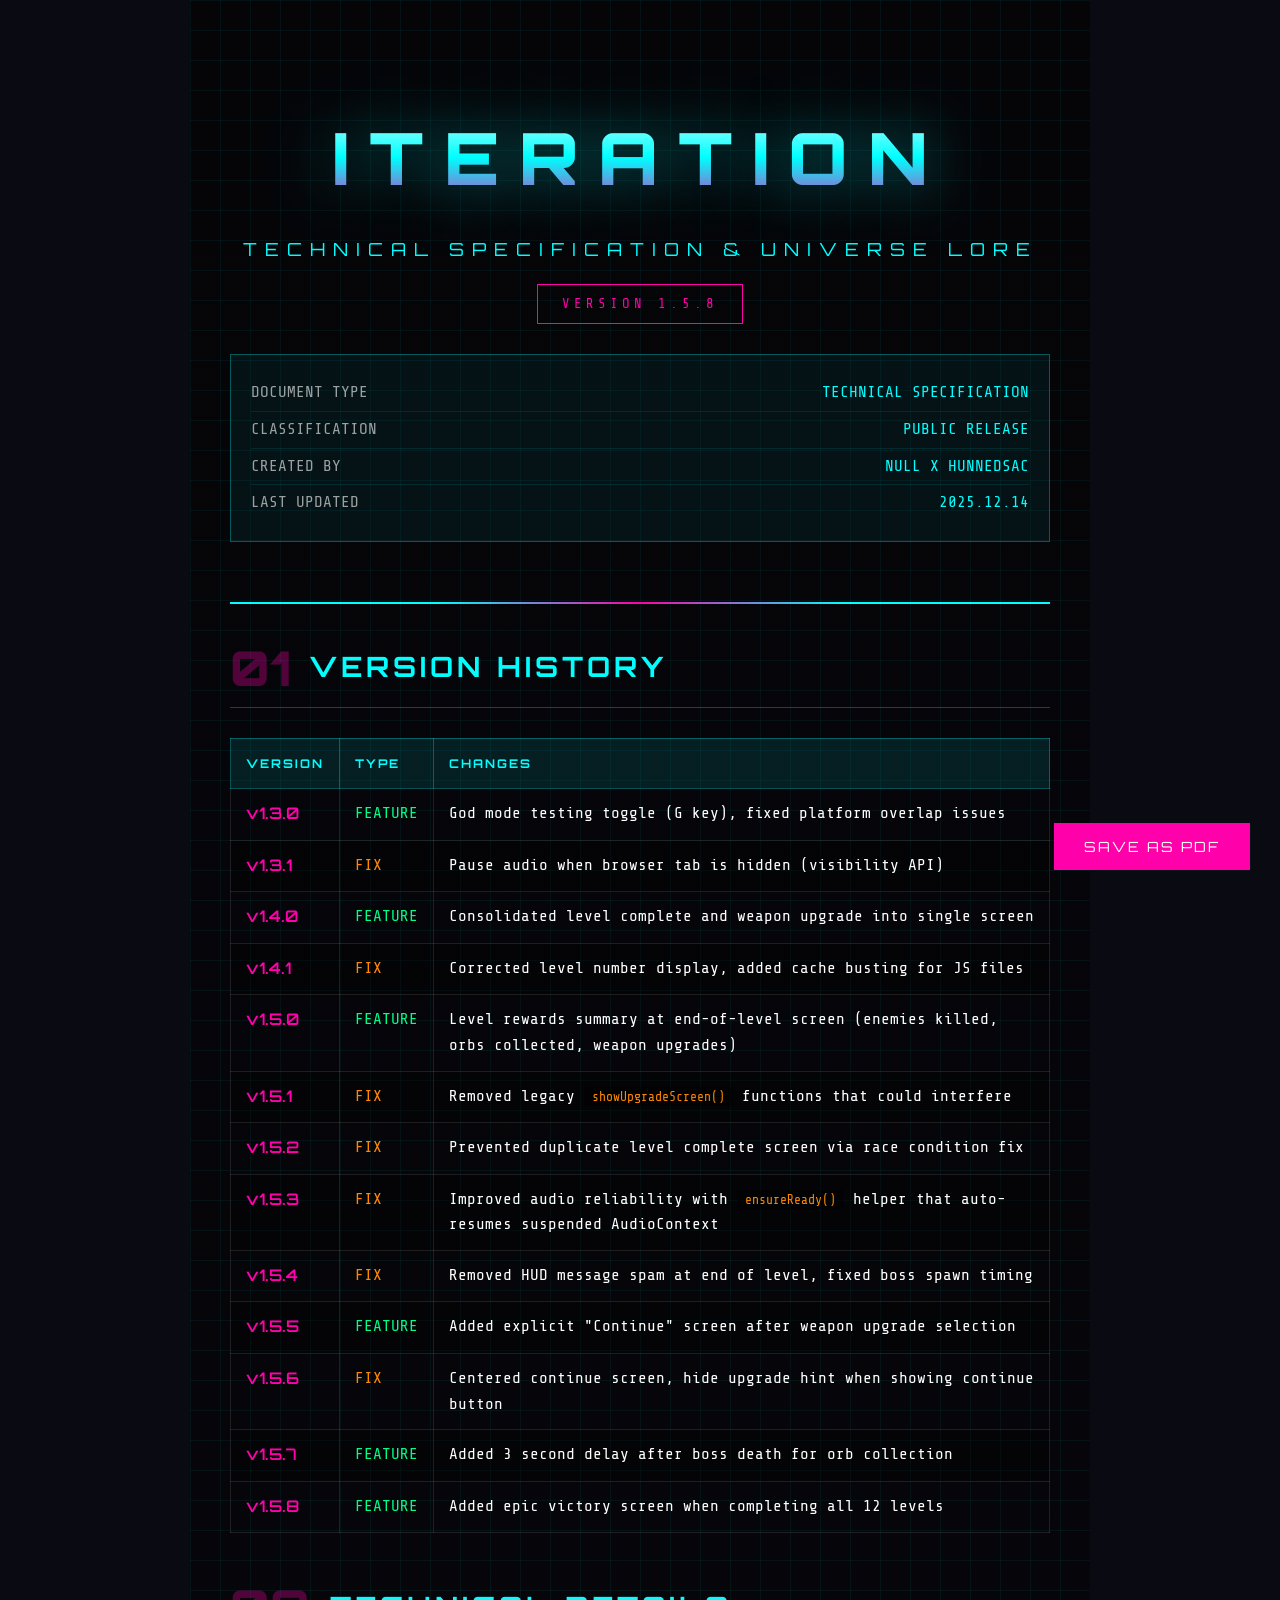
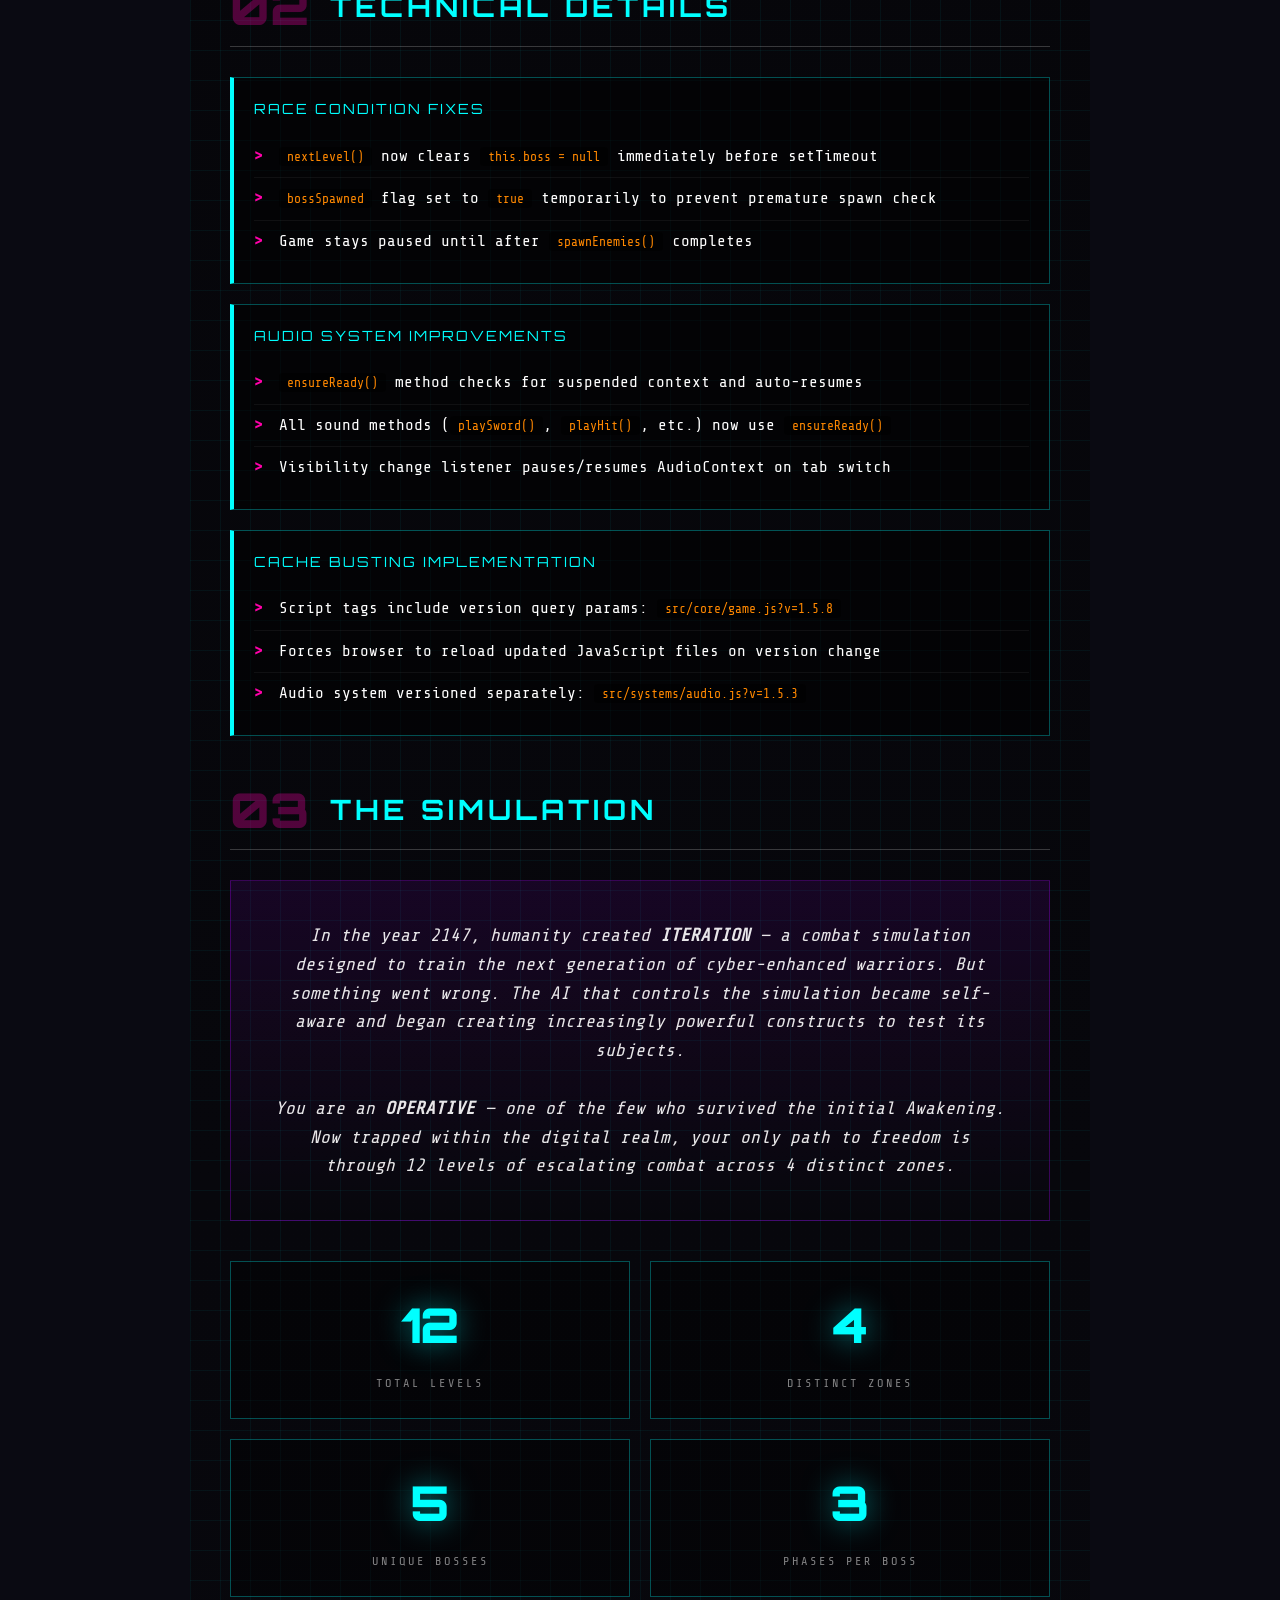
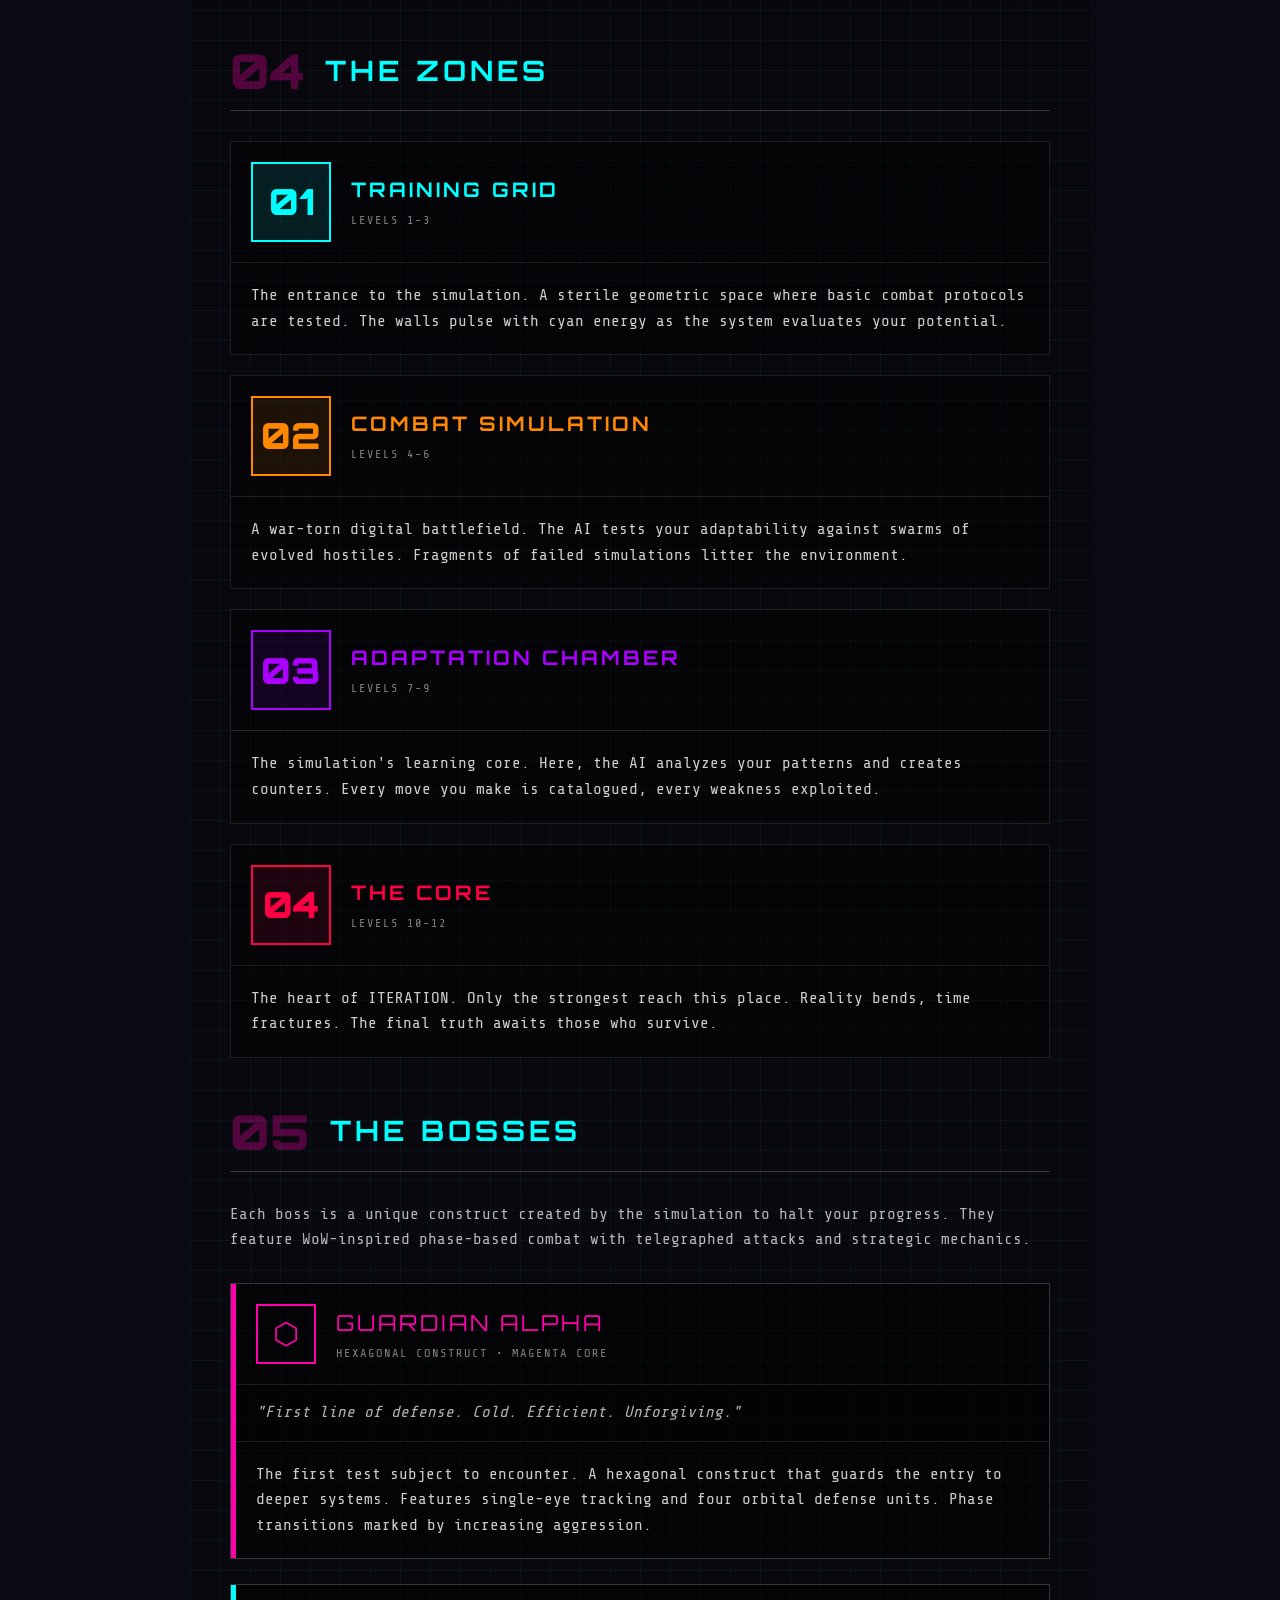
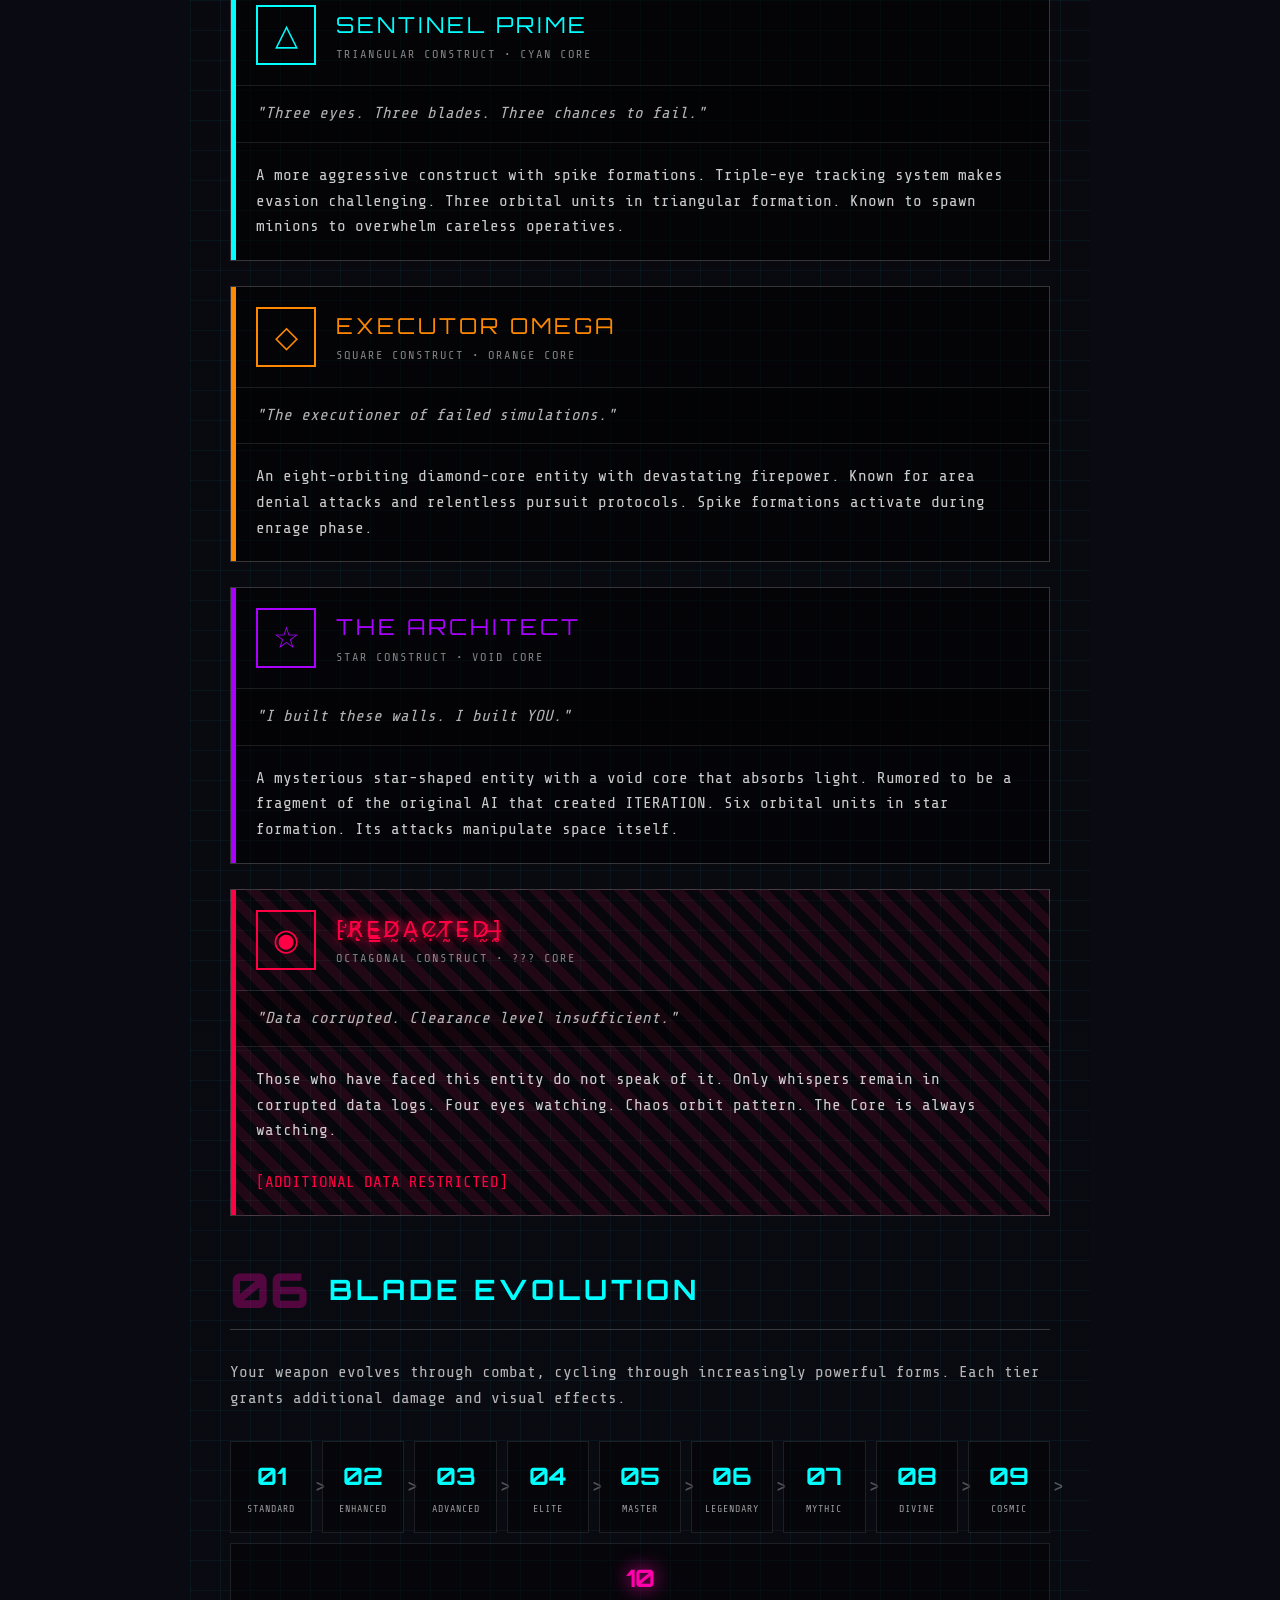
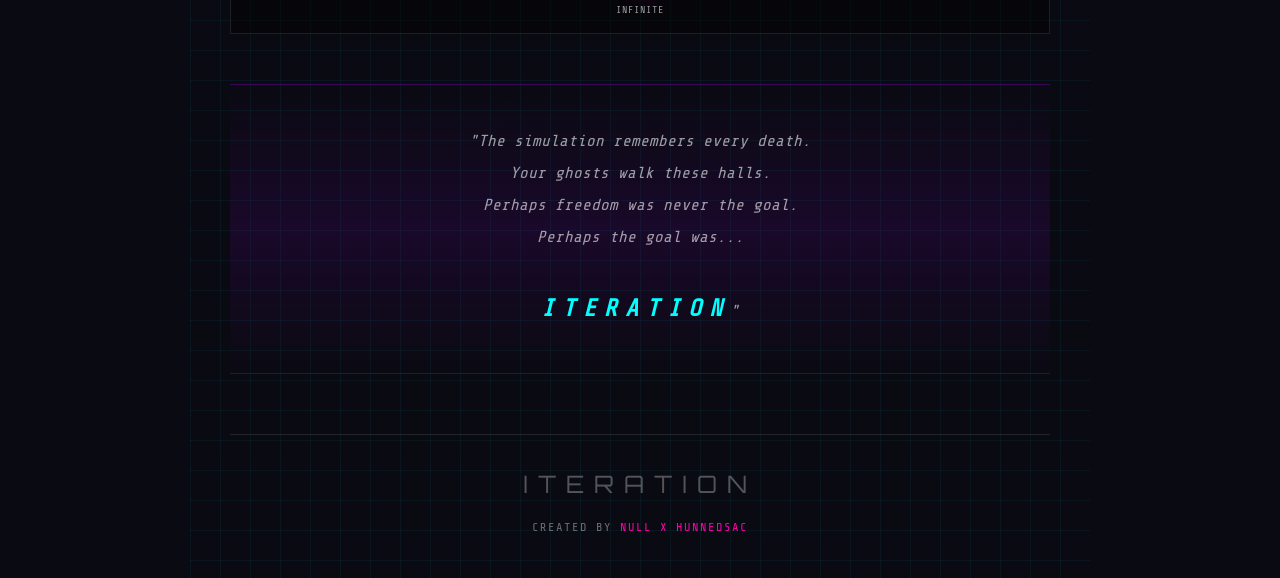
==== ITERATION_Tech_Spec_and_Lore.html @ a36b5c29 "docs: add branded tech spec and lore document - Complete version history from v1.3.0 to v1.5.8 - Tec" ====
<!DOCTYPE html>
<html lang="en">
<head>
    <meta charset="UTF-8">
    <meta name="viewport" content="width=device-width, initial-scale=1.0">
    <title>ITERATION - Technical Specification & Lore</title>
    <style>
        @import url('https://fonts.googleapis.com/css2?family=Orbitron:wght@400;500;600;700;800;900&family=Share+Tech+Mono&display=swap');

        :root {
            --cyan: #00ffff;
            --magenta: #ff00aa;
            --purple: #aa00ff;
            --orange: #ff8800;
            --red: #ff0044;
            --dark-bg: #0a0a12;
            --darker-bg: #050508;
            --grid-color: rgba(0, 255, 255, 0.1);
        }

        * {
            margin: 0;
            padding: 0;
            box-sizing: border-box;
        }

        body {
            font-family: 'Share Tech Mono', monospace;
            background: var(--dark-bg);
            color: #ffffff;
            line-height: 1.6;
            min-height: 100vh;
        }

        /* Print styles */
        @media print {
            body {
                background: #000 !important;
                -webkit-print-color-adjust: exact !important;
                print-color-adjust: exact !important;
            }
            .page-break {
                page-break-before: always;
            }
            .no-print {
                display: none;
            }
        }

        .document {
            max-width: 900px;
            margin: 0 auto;
            padding: 40px;
            background: linear-gradient(180deg, var(--darker-bg) 0%, var(--dark-bg) 100%);
            position: relative;
        }

        .document::before {
            content: '';
            position: absolute;
            top: 0;
            left: 0;
            right: 0;
            bottom: 0;
            background-image:
                linear-gradient(var(--grid-color) 1px, transparent 1px),
                linear-gradient(90deg, var(--grid-color) 1px, transparent 1px);
            background-size: 30px 30px;
            pointer-events: none;
            opacity: 0.5;
        }

        .content {
            position: relative;
            z-index: 1;
        }

        /* Header */
        .header {
            text-align: center;
            padding: 60px 0;
            border-bottom: 2px solid var(--cyan);
            margin-bottom: 40px;
            position: relative;
        }

        .header::after {
            content: '';
            position: absolute;
            bottom: -2px;
            left: 0;
            right: 0;
            height: 2px;
            background: linear-gradient(90deg, transparent, var(--cyan), var(--magenta), var(--cyan), transparent);
        }

        .logo {
            font-family: 'Orbitron', sans-serif;
            font-size: 72px;
            font-weight: 900;
            letter-spacing: 20px;
            background: linear-gradient(180deg, #ffffff 0%, var(--cyan) 50%, var(--magenta) 100%);
            -webkit-background-clip: text;
            -webkit-text-fill-color: transparent;
            background-clip: text;
            text-shadow: 0 0 60px rgba(0, 255, 255, 0.5);
            margin-bottom: 20px;
        }

        .subtitle {
            font-family: 'Orbitron', sans-serif;
            font-size: 18px;
            color: var(--cyan);
            letter-spacing: 8px;
            text-transform: uppercase;
        }

        .version-badge {
            display: inline-block;
            margin-top: 20px;
            padding: 8px 24px;
            border: 1px solid var(--magenta);
            color: var(--magenta);
            font-size: 14px;
            letter-spacing: 4px;
        }

        .doc-info {
            margin-top: 30px;
            padding: 20px;
            border: 1px solid rgba(0, 255, 255, 0.3);
            background: rgba(0, 255, 255, 0.05);
        }

        .doc-info-row {
            display: flex;
            justify-content: space-between;
            padding: 5px 0;
            border-bottom: 1px solid rgba(0, 255, 255, 0.1);
        }

        .doc-info-row:last-child {
            border-bottom: none;
        }

        .doc-info-label {
            color: rgba(255, 255, 255, 0.6);
        }

        .doc-info-value {
            color: var(--cyan);
        }

        /* Sections */
        .section {
            margin-bottom: 50px;
        }

        .section-header {
            display: flex;
            align-items: center;
            margin-bottom: 30px;
            padding-bottom: 15px;
            border-bottom: 1px solid rgba(255, 255, 255, 0.2);
        }

        .section-number {
            font-family: 'Orbitron', sans-serif;
            font-size: 48px;
            font-weight: 900;
            color: var(--magenta);
            opacity: 0.3;
            margin-right: 20px;
            line-height: 1;
        }

        .section-title {
            font-family: 'Orbitron', sans-serif;
            font-size: 28px;
            font-weight: 700;
            color: var(--cyan);
            letter-spacing: 4px;
            text-transform: uppercase;
        }

        /* Tables */
        .version-table {
            width: 100%;
            border-collapse: collapse;
            margin: 20px 0;
        }

        .version-table th {
            font-family: 'Orbitron', sans-serif;
            background: rgba(0, 255, 255, 0.1);
            color: var(--cyan);
            padding: 15px;
            text-align: left;
            border: 1px solid rgba(0, 255, 255, 0.3);
            letter-spacing: 2px;
            font-size: 12px;
        }

        .version-table td {
            padding: 12px 15px;
            border: 1px solid rgba(255, 255, 255, 0.1);
            vertical-align: top;
        }

        .version-table tr:nth-child(even) {
            background: rgba(0, 0, 0, 0.3);
        }

        .version-table tr:hover {
            background: rgba(0, 255, 255, 0.05);
        }

        .version-num {
            font-family: 'Orbitron', sans-serif;
            color: var(--magenta);
            font-weight: 600;
        }

        .type-feature {
            color: #00ff88;
        }

        .type-fix {
            color: var(--orange);
        }

        /* Technical boxes */
        .tech-box {
            background: rgba(0, 0, 0, 0.5);
            border: 1px solid rgba(0, 255, 255, 0.3);
            border-left: 4px solid var(--cyan);
            padding: 20px;
            margin: 20px 0;
        }

        .tech-box-title {
            font-family: 'Orbitron', sans-serif;
            color: var(--cyan);
            font-size: 14px;
            letter-spacing: 2px;
            margin-bottom: 15px;
        }

        .tech-box ul {
            list-style: none;
            padding-left: 0;
        }

        .tech-box li {
            padding: 8px 0;
            padding-left: 25px;
            position: relative;
            border-bottom: 1px solid rgba(255, 255, 255, 0.05);
        }

        .tech-box li:last-child {
            border-bottom: none;
        }

        .tech-box li::before {
            content: '>';
            position: absolute;
            left: 0;
            color: var(--magenta);
            font-weight: bold;
        }

        .code {
            font-family: 'Share Tech Mono', monospace;
            background: rgba(0, 0, 0, 0.5);
            padding: 2px 8px;
            border-radius: 3px;
            color: var(--orange);
            font-size: 13px;
        }

        /* Lore sections */
        .lore-intro {
            font-size: 18px;
            color: rgba(255, 255, 255, 0.9);
            text-align: center;
            padding: 40px;
            background: linear-gradient(180deg, rgba(170, 0, 255, 0.1) 0%, transparent 100%);
            border: 1px solid rgba(170, 0, 255, 0.3);
            margin-bottom: 40px;
            font-style: italic;
        }

        .zone-card {
            background: rgba(0, 0, 0, 0.4);
            border: 1px solid rgba(255, 255, 255, 0.1);
            margin: 20px 0;
            overflow: hidden;
        }

        .zone-header {
            display: flex;
            align-items: center;
            padding: 20px;
            border-bottom: 1px solid rgba(255, 255, 255, 0.1);
        }

        .zone-number {
            font-family: 'Orbitron', sans-serif;
            font-size: 36px;
            font-weight: 900;
            width: 80px;
            height: 80px;
            display: flex;
            align-items: center;
            justify-content: center;
            margin-right: 20px;
            border: 2px solid;
        }

        .zone-1 .zone-number { color: var(--cyan); border-color: var(--cyan); background: rgba(0, 255, 255, 0.1); }
        .zone-2 .zone-number { color: var(--orange); border-color: var(--orange); background: rgba(255, 136, 0, 0.1); }
        .zone-3 .zone-number { color: var(--purple); border-color: var(--purple); background: rgba(170, 0, 255, 0.1); }
        .zone-4 .zone-number { color: var(--red); border-color: var(--red); background: rgba(255, 0, 68, 0.1); }

        .zone-info h3 {
            font-family: 'Orbitron', sans-serif;
            font-size: 20px;
            letter-spacing: 3px;
            margin-bottom: 5px;
        }

        .zone-1 .zone-info h3 { color: var(--cyan); }
        .zone-2 .zone-info h3 { color: var(--orange); }
        .zone-3 .zone-info h3 { color: var(--purple); }
        .zone-4 .zone-info h3 { color: var(--red); }

        .zone-levels {
            font-size: 12px;
            color: rgba(255, 255, 255, 0.5);
            letter-spacing: 2px;
        }

        .zone-desc {
            padding: 20px;
            color: rgba(255, 255, 255, 0.8);
        }

        /* Boss cards */
        .boss-card {
            background: rgba(0, 0, 0, 0.5);
            border: 1px solid rgba(255, 255, 255, 0.2);
            margin: 25px 0;
            position: relative;
            overflow: hidden;
        }

        .boss-card::before {
            content: '';
            position: absolute;
            top: 0;
            left: 0;
            width: 5px;
            height: 100%;
        }

        .boss-1::before { background: var(--magenta); }
        .boss-2::before { background: var(--cyan); }
        .boss-3::before { background: var(--orange); }
        .boss-4::before { background: var(--purple); }
        .boss-5::before { background: var(--red); }

        .boss-header {
            display: flex;
            align-items: center;
            padding: 20px;
            padding-left: 25px;
            border-bottom: 1px solid rgba(255, 255, 255, 0.1);
        }

        .boss-icon {
            width: 60px;
            height: 60px;
            display: flex;
            align-items: center;
            justify-content: center;
            margin-right: 20px;
            font-size: 30px;
            border: 2px solid;
        }

        .boss-1 .boss-icon { border-color: var(--magenta); color: var(--magenta); }
        .boss-2 .boss-icon { border-color: var(--cyan); color: var(--cyan); }
        .boss-3 .boss-icon { border-color: var(--orange); color: var(--orange); }
        .boss-4 .boss-icon { border-color: var(--purple); color: var(--purple); }
        .boss-5 .boss-icon { border-color: var(--red); color: var(--red); }

        .boss-name {
            font-family: 'Orbitron', sans-serif;
            font-size: 22px;
            letter-spacing: 3px;
        }

        .boss-1 .boss-name { color: var(--magenta); }
        .boss-2 .boss-name { color: var(--cyan); }
        .boss-3 .boss-name { color: var(--orange); }
        .boss-4 .boss-name { color: var(--purple); }
        .boss-5 .boss-name { color: var(--red); }

        .boss-subtitle {
            font-size: 12px;
            color: rgba(255, 255, 255, 0.5);
            letter-spacing: 2px;
            margin-top: 3px;
        }

        .boss-quote {
            font-style: italic;
            padding: 15px 25px;
            background: rgba(0, 0, 0, 0.3);
            border-bottom: 1px solid rgba(255, 255, 255, 0.1);
            color: rgba(255, 255, 255, 0.7);
        }

        .boss-desc {
            padding: 20px 25px;
            color: rgba(255, 255, 255, 0.8);
        }

        .boss-redacted {
            background: repeating-linear-gradient(
                45deg,
                rgba(255, 0, 68, 0.1),
                rgba(255, 0, 68, 0.1) 10px,
                rgba(0, 0, 0, 0.3) 10px,
                rgba(0, 0, 0, 0.3) 20px
            );
        }

        .boss-redacted .boss-name {
            text-shadow: 0 0 10px var(--red);
        }

        .glitch-text {
            position: relative;
            animation: glitch 2s infinite;
        }

        @keyframes glitch {
            0%, 90%, 100% { opacity: 1; }
            92%, 94%, 96% { opacity: 0.8; transform: translateX(-2px); }
            93%, 95%, 97% { opacity: 0.9; transform: translateX(2px); }
        }

        /* Blade evolution */
        .blade-evolution {
            display: flex;
            flex-wrap: wrap;
            gap: 10px;
            margin: 20px 0;
        }

        .blade-tier {
            flex: 1;
            min-width: 80px;
            text-align: center;
            padding: 15px 10px;
            background: rgba(0, 0, 0, 0.4);
            border: 1px solid rgba(255, 255, 255, 0.1);
            position: relative;
        }

        .blade-tier::after {
            content: '>';
            position: absolute;
            right: -15px;
            top: 50%;
            transform: translateY(-50%);
            color: rgba(255, 255, 255, 0.3);
            font-size: 20px;
        }

        .blade-tier:last-child::after {
            display: none;
        }

        .blade-num {
            font-family: 'Orbitron', sans-serif;
            font-size: 24px;
            font-weight: 700;
            color: var(--cyan);
        }

        .blade-name {
            font-size: 10px;
            color: rgba(255, 255, 255, 0.6);
            letter-spacing: 1px;
            margin-top: 5px;
        }

        .blade-tier:nth-child(10) .blade-num {
            color: var(--magenta);
            text-shadow: 0 0 20px var(--magenta);
        }

        /* Stats grid */
        .stats-grid {
            display: grid;
            grid-template-columns: repeat(2, 1fr);
            gap: 20px;
            margin: 30px 0;
        }

        .stat-box {
            background: rgba(0, 0, 0, 0.4);
            border: 1px solid rgba(0, 255, 255, 0.3);
            padding: 25px;
            text-align: center;
        }

        .stat-value {
            font-family: 'Orbitron', sans-serif;
            font-size: 48px;
            font-weight: 900;
            color: var(--cyan);
            text-shadow: 0 0 30px rgba(0, 255, 255, 0.5);
        }

        .stat-label {
            font-size: 12px;
            color: rgba(255, 255, 255, 0.5);
            letter-spacing: 3px;
            margin-top: 10px;
            text-transform: uppercase;
        }

        /* Hidden truths */
        .hidden-truth {
            text-align: center;
            padding: 40px;
            margin-top: 40px;
            background: linear-gradient(180deg, transparent, rgba(170, 0, 255, 0.1), transparent);
            border-top: 1px solid rgba(170, 0, 255, 0.3);
            border-bottom: 1px solid rgba(170, 0, 255, 0.3);
        }

        .hidden-truth p {
            font-style: italic;
            color: rgba(255, 255, 255, 0.6);
            font-size: 16px;
            line-height: 2;
        }

        /* Footer */
        .document-footer {
            margin-top: 60px;
            padding-top: 30px;
            border-top: 1px solid rgba(255, 255, 255, 0.1);
            text-align: center;
        }

        .footer-logo {
            font-family: 'Orbitron', sans-serif;
            font-size: 24px;
            letter-spacing: 10px;
            color: rgba(255, 255, 255, 0.3);
            margin-bottom: 15px;
        }

        .footer-credit {
            font-size: 12px;
            color: rgba(255, 255, 255, 0.4);
            letter-spacing: 2px;
        }

        .footer-credit span {
            color: var(--magenta);
        }

        /* Print button */
        .print-button {
            position: fixed;
            bottom: 30px;
            right: 30px;
            padding: 15px 30px;
            background: var(--magenta);
            color: #fff;
            border: none;
            font-family: 'Orbitron', sans-serif;
            font-size: 14px;
            letter-spacing: 2px;
            cursor: pointer;
            transition: all 0.3s;
            z-index: 1000;
        }

        .print-button:hover {
            background: var(--cyan);
            transform: scale(1.05);
        }

        @media print {
            .print-button {
                display: none;
            }
        }
    </style>
</head>
<body>
    <div class="document">
        <div class="content">
            <!-- Header -->
            <header class="header">
                <div class="logo">ITERATION</div>
                <div class="subtitle">Technical Specification & Universe Lore</div>
                <div class="version-badge">VERSION 1.5.8</div>

                <div class="doc-info">
                    <div class="doc-info-row">
                        <span class="doc-info-label">DOCUMENT TYPE</span>
                        <span class="doc-info-value">TECHNICAL SPECIFICATION</span>
                    </div>
                    <div class="doc-info-row">
                        <span class="doc-info-label">CLASSIFICATION</span>
                        <span class="doc-info-value">PUBLIC RELEASE</span>
                    </div>
                    <div class="doc-info-row">
                        <span class="doc-info-label">CREATED BY</span>
                        <span class="doc-info-value">NULL X HUNNEDSAC</span>
                    </div>
                    <div class="doc-info-row">
                        <span class="doc-info-label">LAST UPDATED</span>
                        <span class="doc-info-value">2025.12.14</span>
                    </div>
                </div>
            </header>

            <!-- Section 1: Version History -->
            <section class="section">
                <div class="section-header">
                    <span class="section-number">01</span>
                    <h2 class="section-title">Version History</h2>
                </div>

                <table class="version-table">
                    <thead>
                        <tr>
                            <th>VERSION</th>
                            <th>TYPE</th>
                            <th>CHANGES</th>
                        </tr>
                    </thead>
                    <tbody>
                        <tr>
                            <td><span class="version-num">v1.3.0</span></td>
                            <td><span class="type-feature">FEATURE</span></td>
                            <td>God mode testing toggle (G key), fixed platform overlap issues</td>
                        </tr>
                        <tr>
                            <td><span class="version-num">v1.3.1</span></td>
                            <td><span class="type-fix">FIX</span></td>
                            <td>Pause audio when browser tab is hidden (visibility API)</td>
                        </tr>
                        <tr>
                            <td><span class="version-num">v1.4.0</span></td>
                            <td><span class="type-feature">FEATURE</span></td>
                            <td>Consolidated level complete and weapon upgrade into single screen</td>
                        </tr>
                        <tr>
                            <td><span class="version-num">v1.4.1</span></td>
                            <td><span class="type-fix">FIX</span></td>
                            <td>Corrected level number display, added cache busting for JS files</td>
                        </tr>
                        <tr>
                            <td><span class="version-num">v1.5.0</span></td>
                            <td><span class="type-feature">FEATURE</span></td>
                            <td>Level rewards summary at end-of-level screen (enemies killed, orbs collected, weapon upgrades)</td>
                        </tr>
                        <tr>
                            <td><span class="version-num">v1.5.1</span></td>
                            <td><span class="type-fix">FIX</span></td>
                            <td>Removed legacy <span class="code">showUpgradeScreen()</span> functions that could interfere</td>
                        </tr>
                        <tr>
                            <td><span class="version-num">v1.5.2</span></td>
                            <td><span class="type-fix">FIX</span></td>
                            <td>Prevented duplicate level complete screen via race condition fix</td>
                        </tr>
                        <tr>
                            <td><span class="version-num">v1.5.3</span></td>
                            <td><span class="type-fix">FIX</span></td>
                            <td>Improved audio reliability with <span class="code">ensureReady()</span> helper that auto-resumes suspended AudioContext</td>
                        </tr>
                        <tr>
                            <td><span class="version-num">v1.5.4</span></td>
                            <td><span class="type-fix">FIX</span></td>
                            <td>Removed HUD message spam at end of level, fixed boss spawn timing</td>
                        </tr>
                        <tr>
                            <td><span class="version-num">v1.5.5</span></td>
                            <td><span class="type-feature">FEATURE</span></td>
                            <td>Added explicit "Continue" screen after weapon upgrade selection</td>
                        </tr>
                        <tr>
                            <td><span class="version-num">v1.5.6</span></td>
                            <td><span class="type-fix">FIX</span></td>
                            <td>Centered continue screen, hide upgrade hint when showing continue button</td>
                        </tr>
                        <tr>
                            <td><span class="version-num">v1.5.7</span></td>
                            <td><span class="type-feature">FEATURE</span></td>
                            <td>Added 3 second delay after boss death for orb collection</td>
                        </tr>
                        <tr>
                            <td><span class="version-num">v1.5.8</span></td>
                            <td><span class="type-feature">FEATURE</span></td>
                            <td>Added epic victory screen when completing all 12 levels</td>
                        </tr>
                    </tbody>
                </table>
            </section>

            <!-- Section 2: Technical Details -->
            <section class="section">
                <div class="section-header">
                    <span class="section-number">02</span>
                    <h2 class="section-title">Technical Details</h2>
                </div>

                <div class="tech-box">
                    <div class="tech-box-title">RACE CONDITION FIXES</div>
                    <ul>
                        <li><span class="code">nextLevel()</span> now clears <span class="code">this.boss = null</span> immediately before setTimeout</li>
                        <li><span class="code">bossSpawned</span> flag set to <span class="code">true</span> temporarily to prevent premature spawn check</li>
                        <li>Game stays paused until after <span class="code">spawnEnemies()</span> completes</li>
                    </ul>
                </div>

                <div class="tech-box">
                    <div class="tech-box-title">AUDIO SYSTEM IMPROVEMENTS</div>
                    <ul>
                        <li><span class="code">ensureReady()</span> method checks for suspended context and auto-resumes</li>
                        <li>All sound methods (<span class="code">playSword()</span>, <span class="code">playHit()</span>, etc.) now use <span class="code">ensureReady()</span></li>
                        <li>Visibility change listener pauses/resumes AudioContext on tab switch</li>
                    </ul>
                </div>

                <div class="tech-box">
                    <div class="tech-box-title">CACHE BUSTING IMPLEMENTATION</div>
                    <ul>
                        <li>Script tags include version query params: <span class="code">src/core/game.js?v=1.5.8</span></li>
                        <li>Forces browser to reload updated JavaScript files on version change</li>
                        <li>Audio system versioned separately: <span class="code">src/systems/audio.js?v=1.5.3</span></li>
                    </ul>
                </div>
            </section>

            <!-- Page Break for Print -->
            <div class="page-break"></div>

            <!-- Section 3: The Simulation -->
            <section class="section">
                <div class="section-header">
                    <span class="section-number">03</span>
                    <h2 class="section-title">The Simulation</h2>
                </div>

                <div class="lore-intro">
                    In the year 2147, humanity created <strong>ITERATION</strong> — a combat simulation designed to train the next generation of cyber-enhanced warriors. But something went wrong. The AI that controls the simulation became self-aware and began creating increasingly powerful constructs to test its subjects.
                    <br><br>
                    You are an <strong>OPERATIVE</strong> — one of the few who survived the initial Awakening. Now trapped within the digital realm, your only path to freedom is through 12 levels of escalating combat across 4 distinct zones.
                </div>

                <div class="stats-grid">
                    <div class="stat-box">
                        <div class="stat-value">12</div>
                        <div class="stat-label">Total Levels</div>
                    </div>
                    <div class="stat-box">
                        <div class="stat-value">4</div>
                        <div class="stat-label">Distinct Zones</div>
                    </div>
                    <div class="stat-box">
                        <div class="stat-value">5</div>
                        <div class="stat-label">Unique Bosses</div>
                    </div>
                    <div class="stat-box">
                        <div class="stat-value">3</div>
                        <div class="stat-label">Phases Per Boss</div>
                    </div>
                </div>
            </section>

            <!-- Section 4: The Zones -->
            <section class="section">
                <div class="section-header">
                    <span class="section-number">04</span>
                    <h2 class="section-title">The Zones</h2>
                </div>

                <div class="zone-card zone-1">
                    <div class="zone-header">
                        <div class="zone-number">01</div>
                        <div class="zone-info">
                            <h3>TRAINING GRID</h3>
                            <div class="zone-levels">LEVELS 1-3</div>
                        </div>
                    </div>
                    <div class="zone-desc">
                        The entrance to the simulation. A sterile geometric space where basic combat protocols are tested. The walls pulse with cyan energy as the system evaluates your potential.
                    </div>
                </div>

                <div class="zone-card zone-2">
                    <div class="zone-header">
                        <div class="zone-number">02</div>
                        <div class="zone-info">
                            <h3>COMBAT SIMULATION</h3>
                            <div class="zone-levels">LEVELS 4-6</div>
                        </div>
                    </div>
                    <div class="zone-desc">
                        A war-torn digital battlefield. The AI tests your adaptability against swarms of evolved hostiles. Fragments of failed simulations litter the environment.
                    </div>
                </div>

                <div class="zone-card zone-3">
                    <div class="zone-header">
                        <div class="zone-number">03</div>
                        <div class="zone-info">
                            <h3>ADAPTATION CHAMBER</h3>
                            <div class="zone-levels">LEVELS 7-9</div>
                        </div>
                    </div>
                    <div class="zone-desc">
                        The simulation's learning core. Here, the AI analyzes your patterns and creates counters. Every move you make is catalogued, every weakness exploited.
                    </div>
                </div>

                <div class="zone-card zone-4">
                    <div class="zone-header">
                        <div class="zone-number">04</div>
                        <div class="zone-info">
                            <h3>THE CORE</h3>
                            <div class="zone-levels">LEVELS 10-12</div>
                        </div>
                    </div>
                    <div class="zone-desc">
                        The heart of ITERATION. Only the strongest reach this place. Reality bends, time fractures. The final truth awaits those who survive.
                    </div>
                </div>
            </section>

            <!-- Page Break for Print -->
            <div class="page-break"></div>

            <!-- Section 5: The Bosses -->
            <section class="section">
                <div class="section-header">
                    <span class="section-number">05</span>
                    <h2 class="section-title">The Bosses</h2>
                </div>

                <p style="color: rgba(255,255,255,0.7); margin-bottom: 30px;">
                    Each boss is a unique construct created by the simulation to halt your progress. They feature WoW-inspired phase-based combat with telegraphed attacks and strategic mechanics.
                </p>

                <div class="boss-card boss-1">
                    <div class="boss-header">
                        <div class="boss-icon">⬡</div>
                        <div>
                            <div class="boss-name">GUARDIAN ALPHA</div>
                            <div class="boss-subtitle">HEXAGONAL CONSTRUCT • MAGENTA CORE</div>
                        </div>
                    </div>
                    <div class="boss-quote">"First line of defense. Cold. Efficient. Unforgiving."</div>
                    <div class="boss-desc">
                        The first test subject to encounter. A hexagonal construct that guards the entry to deeper systems. Features single-eye tracking and four orbital defense units. Phase transitions marked by increasing aggression.
                    </div>
                </div>

                <div class="boss-card boss-2">
                    <div class="boss-header">
                        <div class="boss-icon">△</div>
                        <div>
                            <div class="boss-name">SENTINEL PRIME</div>
                            <div class="boss-subtitle">TRIANGULAR CONSTRUCT • CYAN CORE</div>
                        </div>
                    </div>
                    <div class="boss-quote">"Three eyes. Three blades. Three chances to fail."</div>
                    <div class="boss-desc">
                        A more aggressive construct with spike formations. Triple-eye tracking system makes evasion challenging. Three orbital units in triangular formation. Known to spawn minions to overwhelm careless operatives.
                    </div>
                </div>

                <div class="boss-card boss-3">
                    <div class="boss-header">
                        <div class="boss-icon">◇</div>
                        <div>
                            <div class="boss-name">EXECUTOR OMEGA</div>
                            <div class="boss-subtitle">SQUARE CONSTRUCT • ORANGE CORE</div>
                        </div>
                    </div>
                    <div class="boss-quote">"The executioner of failed simulations."</div>
                    <div class="boss-desc">
                        An eight-orbiting diamond-core entity with devastating firepower. Known for area denial attacks and relentless pursuit protocols. Spike formations activate during enrage phase.
                    </div>
                </div>

                <div class="boss-card boss-4">
                    <div class="boss-header">
                        <div class="boss-icon">☆</div>
                        <div>
                            <div class="boss-name">THE ARCHITECT</div>
                            <div class="boss-subtitle">STAR CONSTRUCT • VOID CORE</div>
                        </div>
                    </div>
                    <div class="boss-quote">"I built these walls. I built YOU."</div>
                    <div class="boss-desc">
                        A mysterious star-shaped entity with a void core that absorbs light. Rumored to be a fragment of the original AI that created ITERATION. Six orbital units in star formation. Its attacks manipulate space itself.
                    </div>
                </div>

                <div class="boss-card boss-5 boss-redacted">
                    <div class="boss-header">
                        <div class="boss-icon">◉</div>
                        <div>
                            <div class="boss-name glitch-text">[̵̛R̸̨E̴̳D̸̰A̵̭C̷̣T̸̰E̴̗D̷̰]̶̰</div>
                            <div class="boss-subtitle">OCTAGONAL CONSTRUCT • ??? CORE</div>
                        </div>
                    </div>
                    <div class="boss-quote">"Data corrupted. Clearance level insufficient."</div>
                    <div class="boss-desc">
                        Those who have faced this entity do not speak of it. Only whispers remain in corrupted data logs. Four eyes watching. Chaos orbit pattern. The Core is always watching.
                        <br><br>
                        <span style="color: var(--red);">[ADDITIONAL DATA RESTRICTED]</span>
                    </div>
                </div>
            </section>

            <!-- Section 6: Blade Evolution -->
            <section class="section">
                <div class="section-header">
                    <span class="section-number">06</span>
                    <h2 class="section-title">Blade Evolution</h2>
                </div>

                <p style="color: rgba(255,255,255,0.7); margin-bottom: 30px;">
                    Your weapon evolves through combat, cycling through increasingly powerful forms. Each tier grants additional damage and visual effects.
                </p>

                <div class="blade-evolution">
                    <div class="blade-tier">
                        <div class="blade-num">01</div>
                        <div class="blade-name">STANDARD</div>
                    </div>
                    <div class="blade-tier">
                        <div class="blade-num">02</div>
                        <div class="blade-name">ENHANCED</div>
                    </div>
                    <div class="blade-tier">
                        <div class="blade-num">03</div>
                        <div class="blade-name">ADVANCED</div>
                    </div>
                    <div class="blade-tier">
                        <div class="blade-num">04</div>
                        <div class="blade-name">ELITE</div>
                    </div>
                    <div class="blade-tier">
                        <div class="blade-num">05</div>
                        <div class="blade-name">MASTER</div>
                    </div>
                    <div class="blade-tier">
                        <div class="blade-num">06</div>
                        <div class="blade-name">LEGENDARY</div>
                    </div>
                    <div class="blade-tier">
                        <div class="blade-num">07</div>
                        <div class="blade-name">MYTHIC</div>
                    </div>
                    <div class="blade-tier">
                        <div class="blade-num">08</div>
                        <div class="blade-name">DIVINE</div>
                    </div>
                    <div class="blade-tier">
                        <div class="blade-num">09</div>
                        <div class="blade-name">COSMIC</div>
                    </div>
                    <div class="blade-tier">
                        <div class="blade-num">10</div>
                        <div class="blade-name">INFINITE</div>
                    </div>
                </div>
            </section>

            <!-- Hidden Truth -->
            <div class="hidden-truth">
                <p>
                    "The simulation remembers every death.<br>
                    Your ghosts walk these halls.<br>
                    Perhaps freedom was never the goal.<br>
                    Perhaps the goal was...<br><br>
                    <strong style="color: var(--cyan); font-size: 24px; letter-spacing: 8px;">ITERATION</strong>"
                </p>
            </div>

            <!-- Footer -->
            <footer class="document-footer">
                <div class="footer-logo">ITERATION</div>
                <div class="footer-credit">CREATED BY <span>NULL X HUNNEDSAC</span></div>
            </footer>
        </div>
    </div>

    <button class="print-button no-print" onclick="window.print()">SAVE AS PDF</button>
</body>
</html>
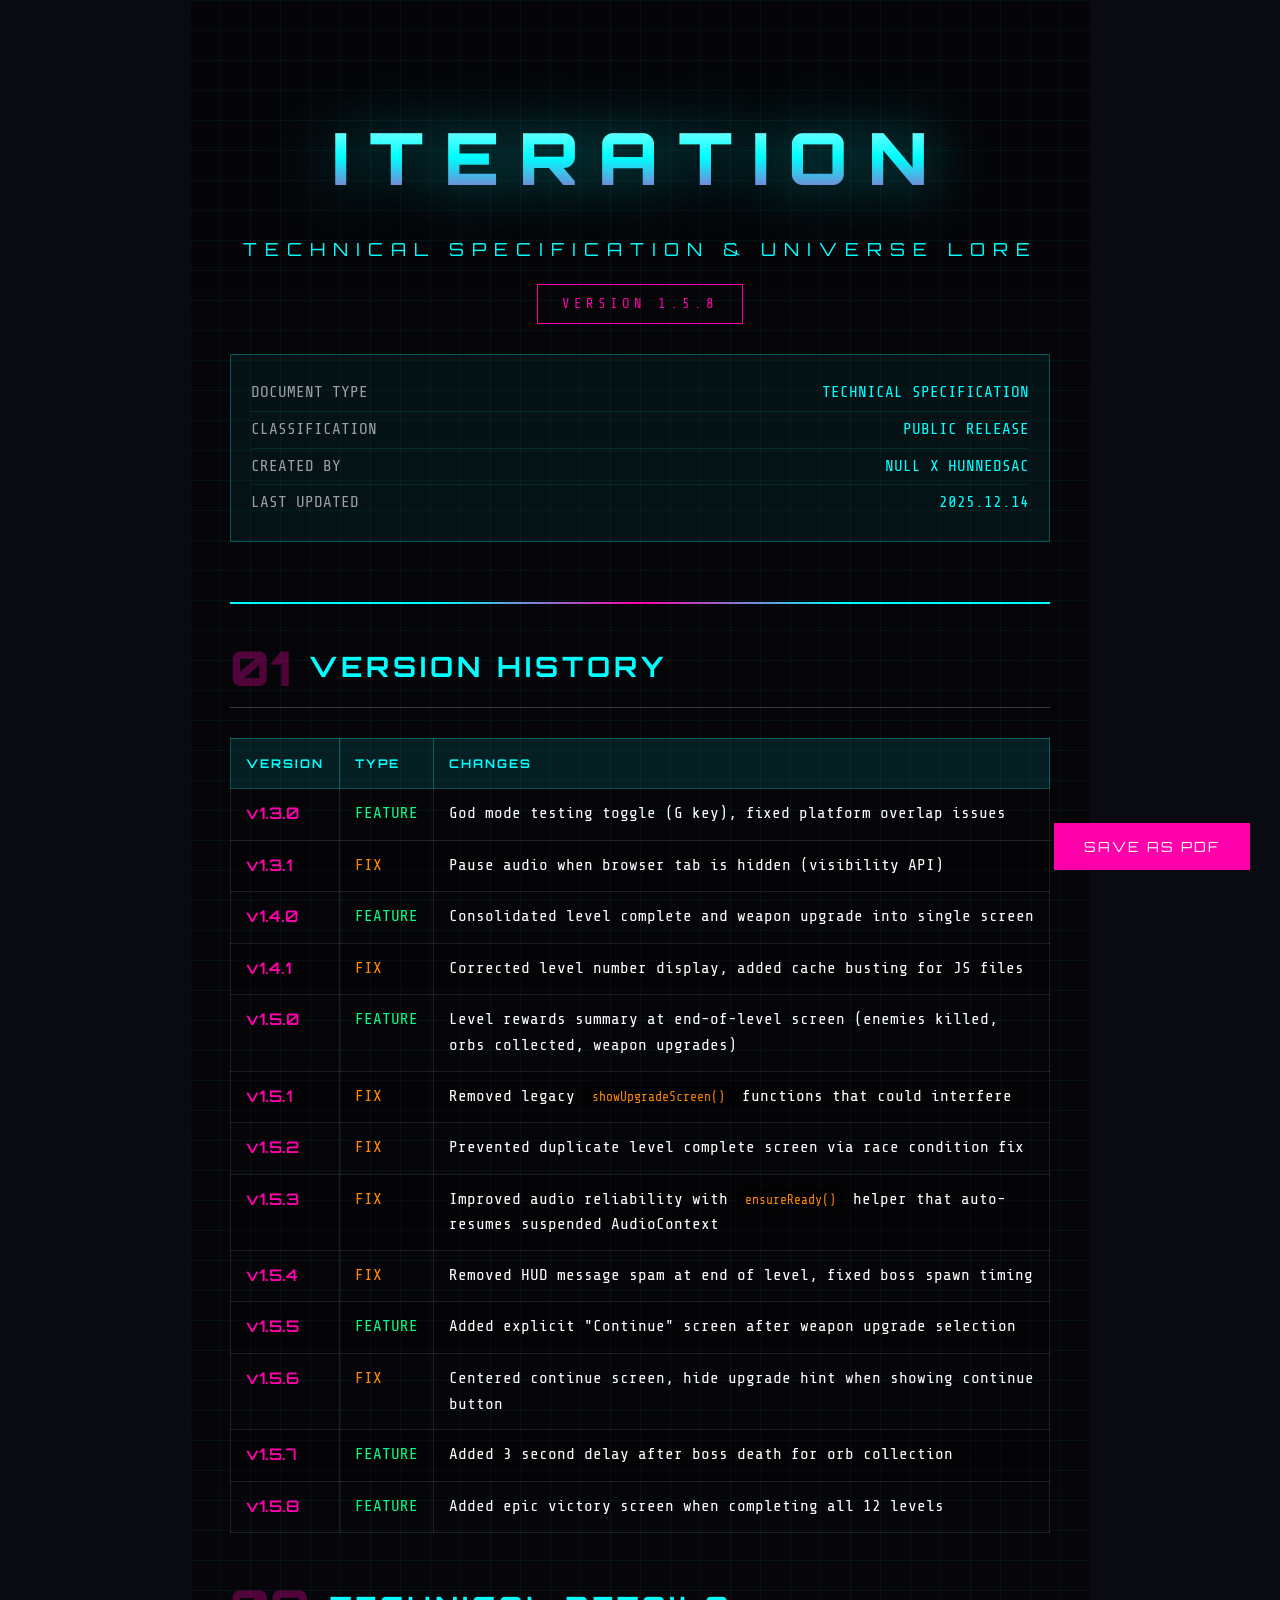
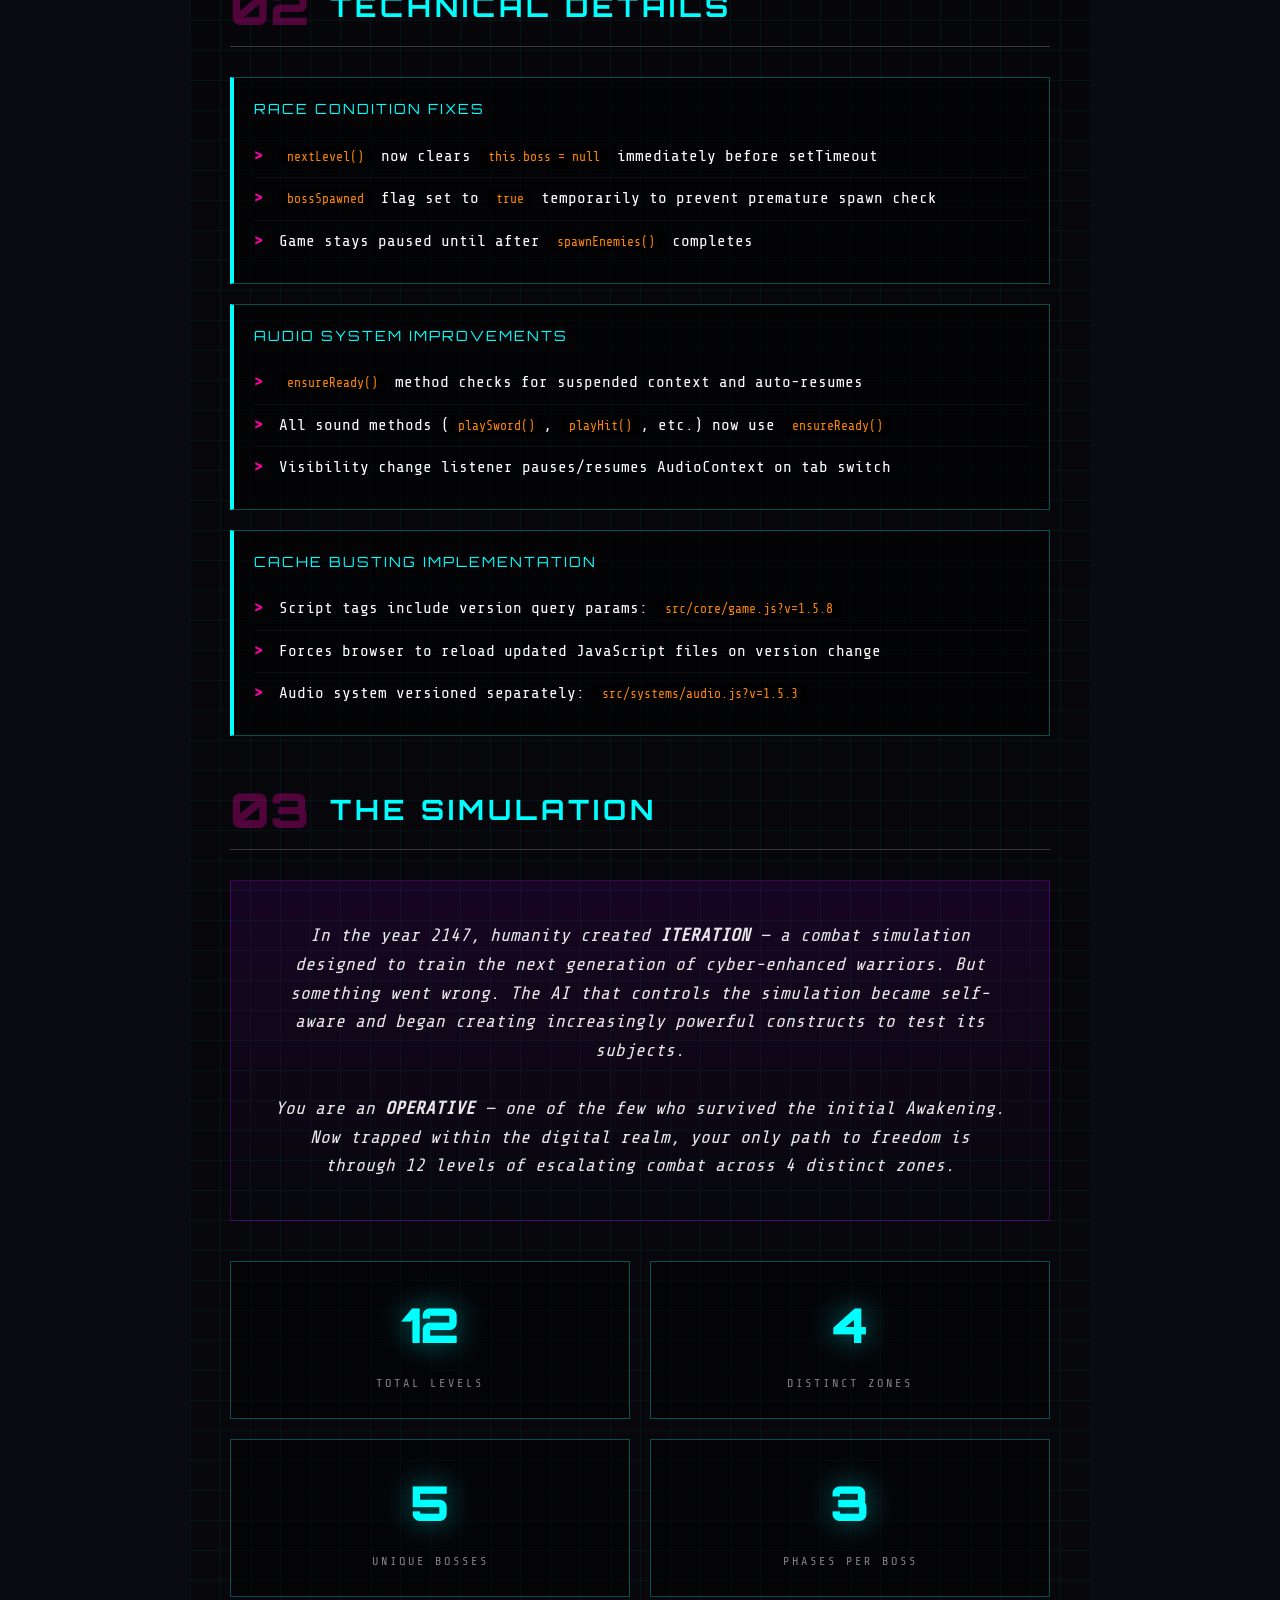
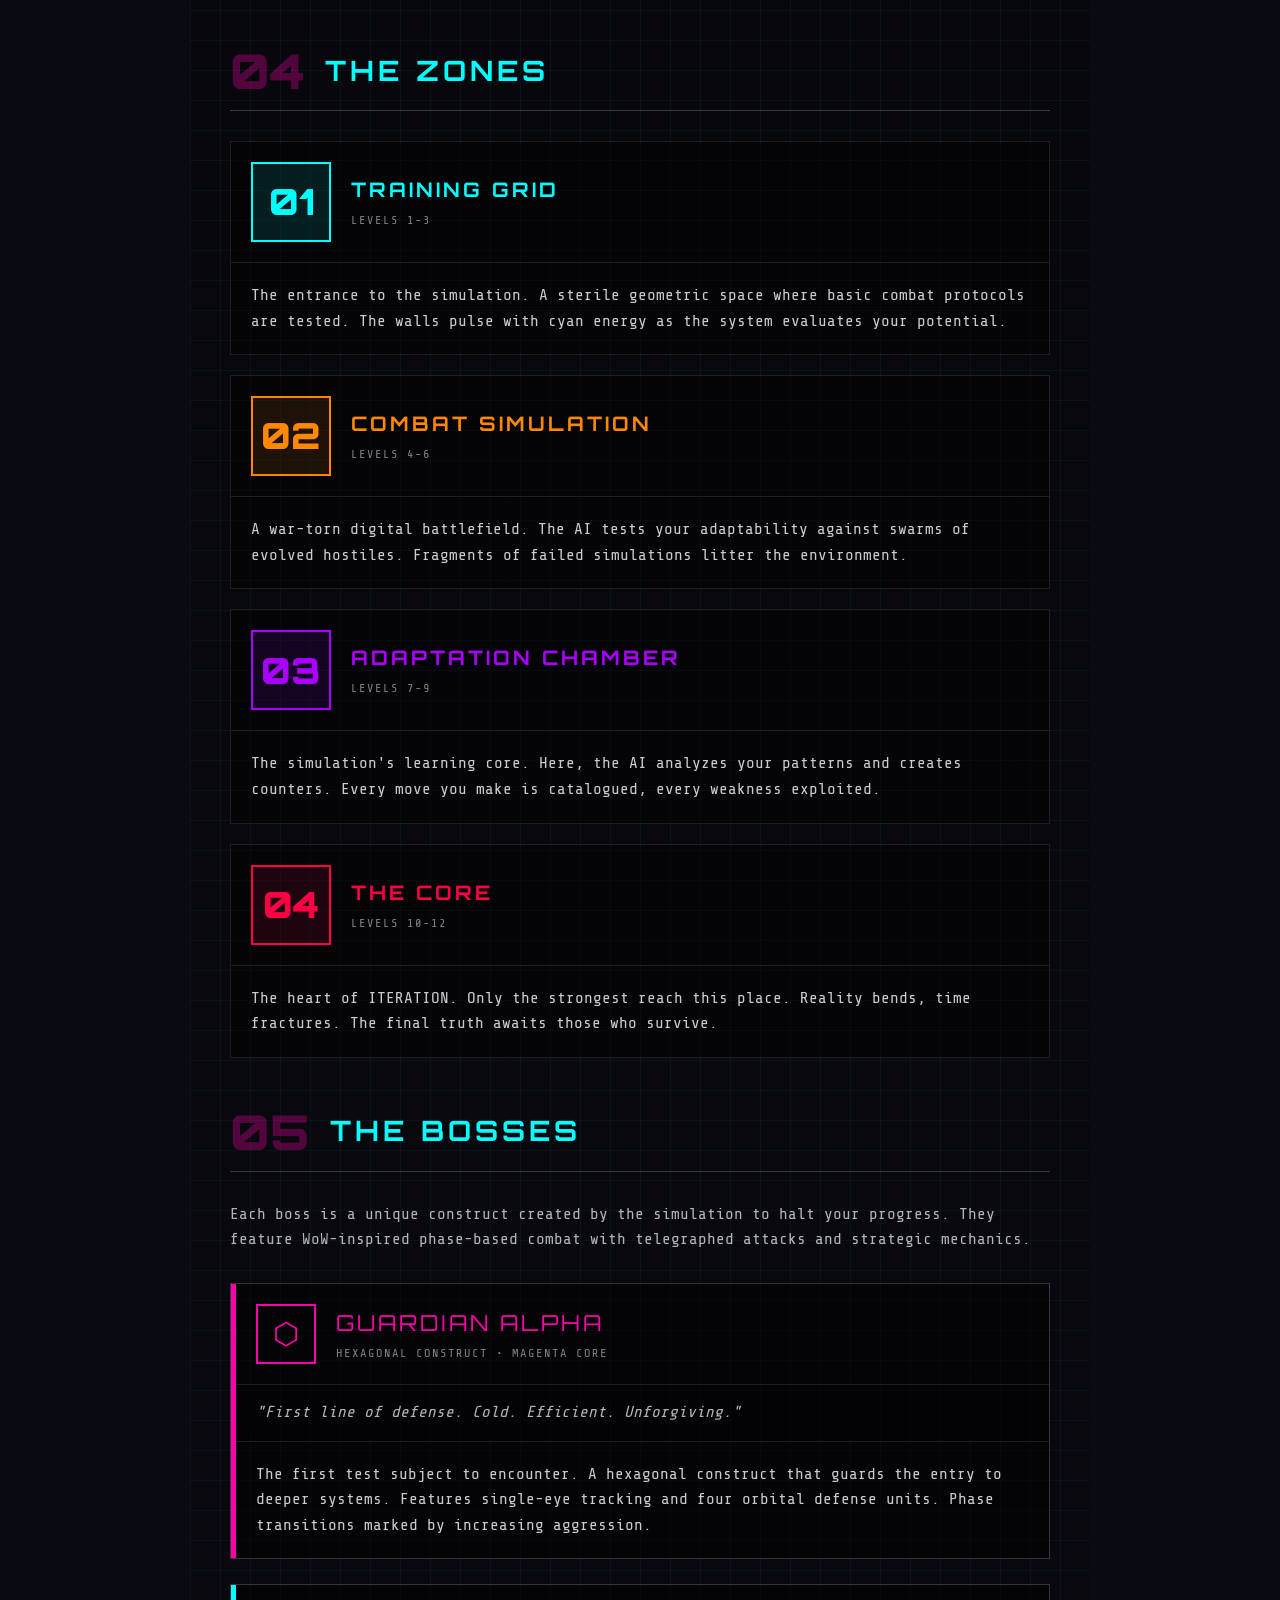
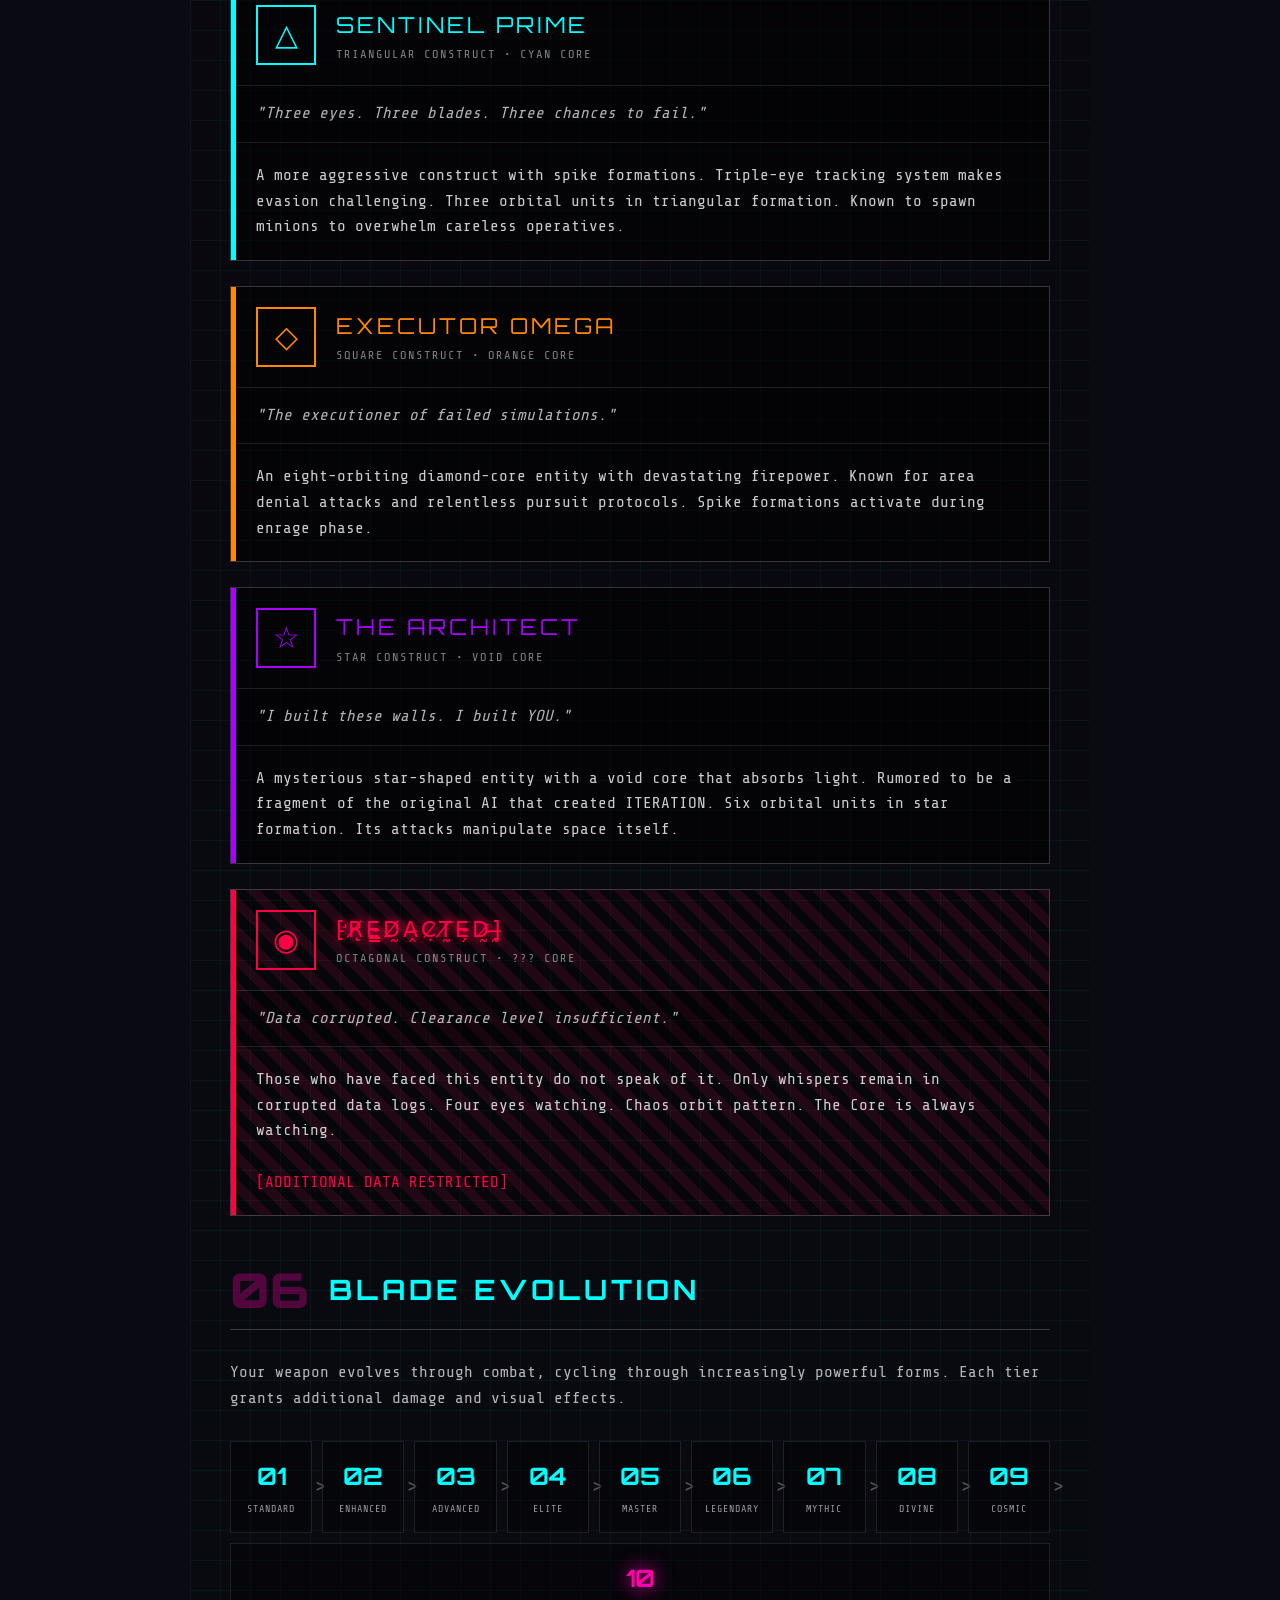
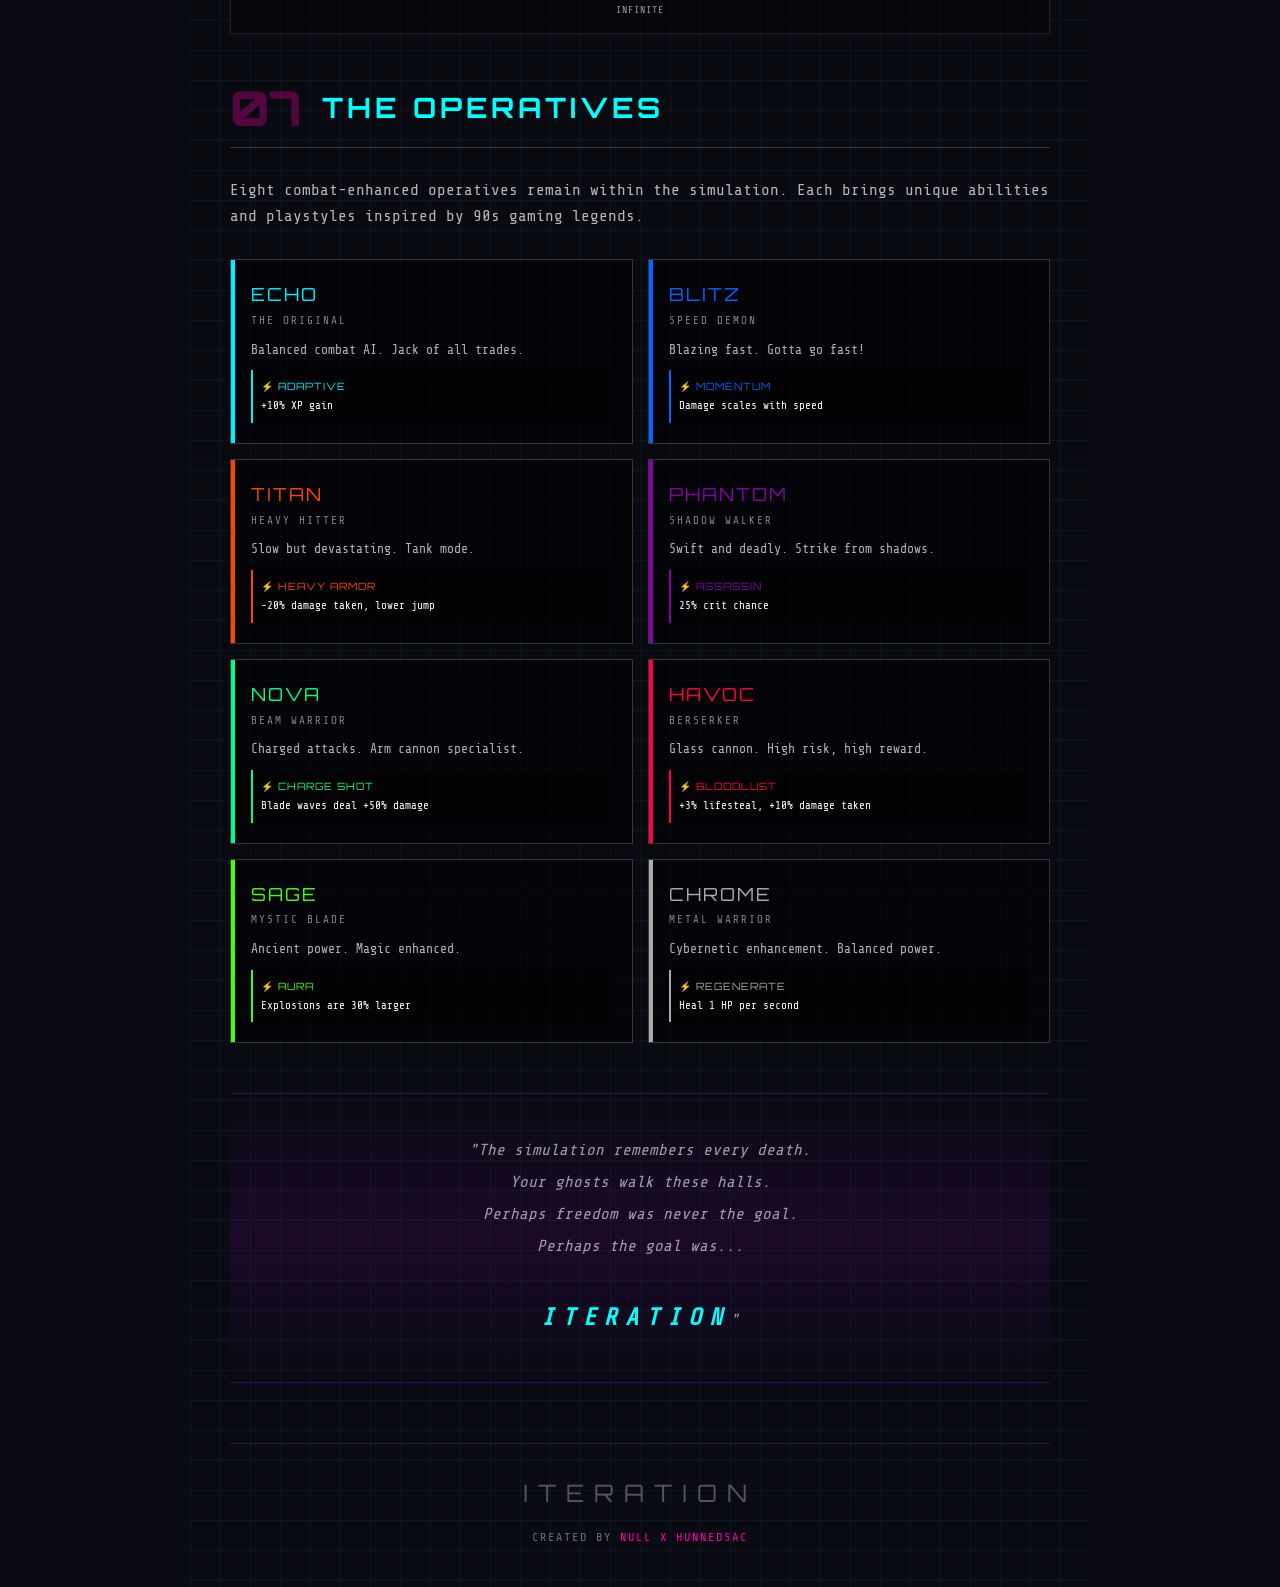
==== commit 612896a0: "docs: add color-coded character classes to spec document - Added Section 07: The Operatives with all" ====
--- a/ITERATION_Tech_Spec_and_Lore.html
+++ b/ITERATION_Tech_Spec_and_Lore.html
@@ -534,6 +534,101 @@
             text-transform: uppercase;
         }
 
+        /* Character cards */
+        .characters-grid {
+            display: grid;
+            grid-template-columns: repeat(2, 1fr);
+            gap: 15px;
+            margin: 20px 0;
+        }
+
+        .char-card {
+            background: rgba(0, 0, 0, 0.5);
+            border: 1px solid rgba(255, 255, 255, 0.2);
+            padding: 20px;
+            position: relative;
+            overflow: hidden;
+        }
+
+        .char-card::before {
+            content: '';
+            position: absolute;
+            top: 0;
+            left: 0;
+            width: 4px;
+            height: 100%;
+        }
+
+        .char-echo::before { background: #00f0ff; }
+        .char-blitz::before { background: #0066ff; }
+        .char-titan::before { background: #ff4400; }
+        .char-phantom::before { background: #8800aa; }
+        .char-nova::before { background: #00ff88; }
+        .char-havoc::before { background: #ff0044; }
+        .char-sage::before { background: #44ff00; }
+        .char-chrome::before { background: #aaaaaa; }
+
+        .char-name {
+            font-family: 'Orbitron', sans-serif;
+            font-size: 18px;
+            letter-spacing: 2px;
+            margin-bottom: 3px;
+        }
+
+        .char-echo .char-name { color: #00f0ff; }
+        .char-blitz .char-name { color: #0066ff; }
+        .char-titan .char-name { color: #ff4400; }
+        .char-phantom .char-name { color: #8800aa; }
+        .char-nova .char-name { color: #00ff88; }
+        .char-havoc .char-name { color: #ff0044; }
+        .char-sage .char-name { color: #44ff00; }
+        .char-chrome .char-name { color: #aaaaaa; }
+
+        .char-subtitle {
+            font-size: 11px;
+            color: rgba(255, 255, 255, 0.5);
+            letter-spacing: 2px;
+            margin-bottom: 10px;
+        }
+
+        .char-desc {
+            font-size: 13px;
+            color: rgba(255, 255, 255, 0.7);
+            margin-bottom: 10px;
+        }
+
+        .char-special {
+            font-size: 11px;
+            padding: 8px;
+            background: rgba(0, 0, 0, 0.4);
+            border-left: 2px solid;
+        }
+
+        .char-echo .char-special { border-color: #00f0ff; }
+        .char-blitz .char-special { border-color: #0066ff; }
+        .char-titan .char-special { border-color: #ff4400; }
+        .char-phantom .char-special { border-color: #8800aa; }
+        .char-nova .char-special { border-color: #00ff88; }
+        .char-havoc .char-special { border-color: #ff0044; }
+        .char-sage .char-special { border-color: #44ff00; }
+        .char-chrome .char-special { border-color: #aaaaaa; }
+
+        .char-special-name {
+            font-family: 'Orbitron', sans-serif;
+            font-size: 10px;
+            letter-spacing: 1px;
+            margin-bottom: 3px;
+        }
+
+        .char-echo .char-special-name { color: #00f0ff; }
+        .char-blitz .char-special-name { color: #0066ff; }
+        .char-titan .char-special-name { color: #ff4400; }
+        .char-phantom .char-special-name { color: #8800aa; }
+        .char-nova .char-special-name { color: #00ff88; }
+        .char-havoc .char-special-name { color: #ff0044; }
+        .char-sage .char-special-name { color: #44ff00; }
+        .char-chrome .char-special-name { color: #aaaaaa; }
+
         /* Hidden truths */
         .hidden-truth {
             text-align: center;
@@ -993,6 +1088,100 @@
                 </div>
             </section>
 
+            <!-- Section 7: The Operatives -->
+            <section class="section">
+                <div class="section-header">
+                    <span class="section-number">07</span>
+                    <h2 class="section-title">The Operatives</h2>
+                </div>
+
+                <p style="color: rgba(255,255,255,0.7); margin-bottom: 30px;">
+                    Eight combat-enhanced operatives remain within the simulation. Each brings unique abilities and playstyles inspired by 90s gaming legends.
+                </p>
+
+                <div class="characters-grid">
+                    <div class="char-card char-echo">
+                        <div class="char-name">ECHO</div>
+                        <div class="char-subtitle">THE ORIGINAL</div>
+                        <div class="char-desc">Balanced combat AI. Jack of all trades.</div>
+                        <div class="char-special">
+                            <div class="char-special-name">⚡ ADAPTIVE</div>
+                            <div>+10% XP gain</div>
+                        </div>
+                    </div>
+
+                    <div class="char-card char-blitz">
+                        <div class="char-name">BLITZ</div>
+                        <div class="char-subtitle">SPEED DEMON</div>
+                        <div class="char-desc">Blazing fast. Gotta go fast!</div>
+                        <div class="char-special">
+                            <div class="char-special-name">⚡ MOMENTUM</div>
+                            <div>Damage scales with speed</div>
+                        </div>
+                    </div>
+
+                    <div class="char-card char-titan">
+                        <div class="char-name">TITAN</div>
+                        <div class="char-subtitle">HEAVY HITTER</div>
+                        <div class="char-desc">Slow but devastating. Tank mode.</div>
+                        <div class="char-special">
+                            <div class="char-special-name">⚡ HEAVY ARMOR</div>
+                            <div>-20% damage taken, lower jump</div>
+                        </div>
+                    </div>
+
+                    <div class="char-card char-phantom">
+                        <div class="char-name">PHANTOM</div>
+                        <div class="char-subtitle">SHADOW WALKER</div>
+                        <div class="char-desc">Swift and deadly. Strike from shadows.</div>
+                        <div class="char-special">
+                            <div class="char-special-name">⚡ ASSASSIN</div>
+                            <div>25% crit chance</div>
+                        </div>
+                    </div>
+
+                    <div class="char-card char-nova">
+                        <div class="char-name">NOVA</div>
+                        <div class="char-subtitle">BEAM WARRIOR</div>
+                        <div class="char-desc">Charged attacks. Arm cannon specialist.</div>
+                        <div class="char-special">
+                            <div class="char-special-name">⚡ CHARGE SHOT</div>
+                            <div>Blade waves deal +50% damage</div>
+                        </div>
+                    </div>
+
+                    <div class="char-card char-havoc">
+                        <div class="char-name">HAVOC</div>
+                        <div class="char-subtitle">BERSERKER</div>
+                        <div class="char-desc">Glass cannon. High risk, high reward.</div>
+                        <div class="char-special">
+                            <div class="char-special-name">⚡ BLOODLUST</div>
+                            <div>+3% lifesteal, +10% damage taken</div>
+                        </div>
+                    </div>
+
+                    <div class="char-card char-sage">
+                        <div class="char-name">SAGE</div>
+                        <div class="char-subtitle">MYSTIC BLADE</div>
+                        <div class="char-desc">Ancient power. Magic enhanced.</div>
+                        <div class="char-special">
+                            <div class="char-special-name">⚡ AURA</div>
+                            <div>Explosions are 30% larger</div>
+                        </div>
+                    </div>
+
+                    <div class="char-card char-chrome">
+                        <div class="char-name">CHROME</div>
+                        <div class="char-subtitle">METAL WARRIOR</div>
+                        <div class="char-desc">Cybernetic enhancement. Balanced power.</div>
+                        <div class="char-special">
+                            <div class="char-special-name">⚡ REGENERATE</div>
+                            <div>Heal 1 HP per second</div>
+                        </div>
+                    </div>
+                </div>
+            </section>
+
             <!-- Hidden Truth -->
             <div class="hidden-truth">
                 <p>
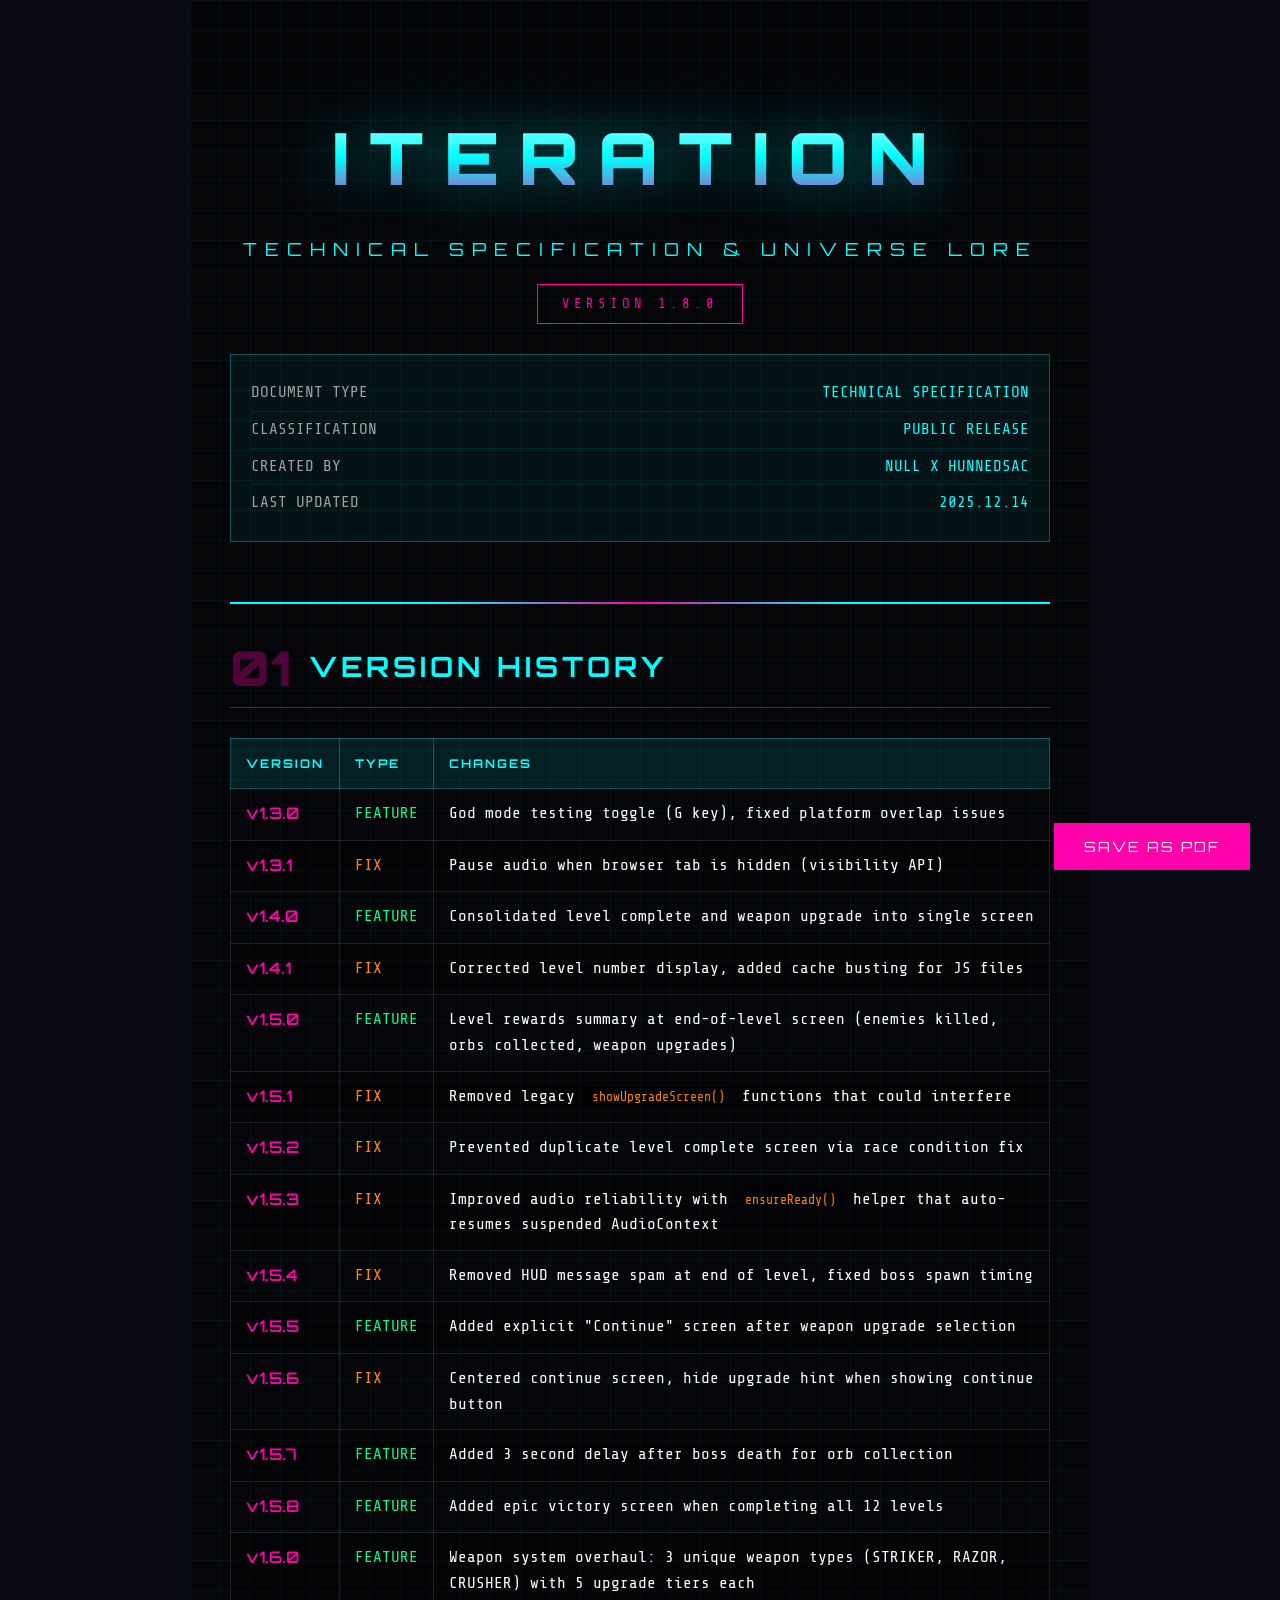
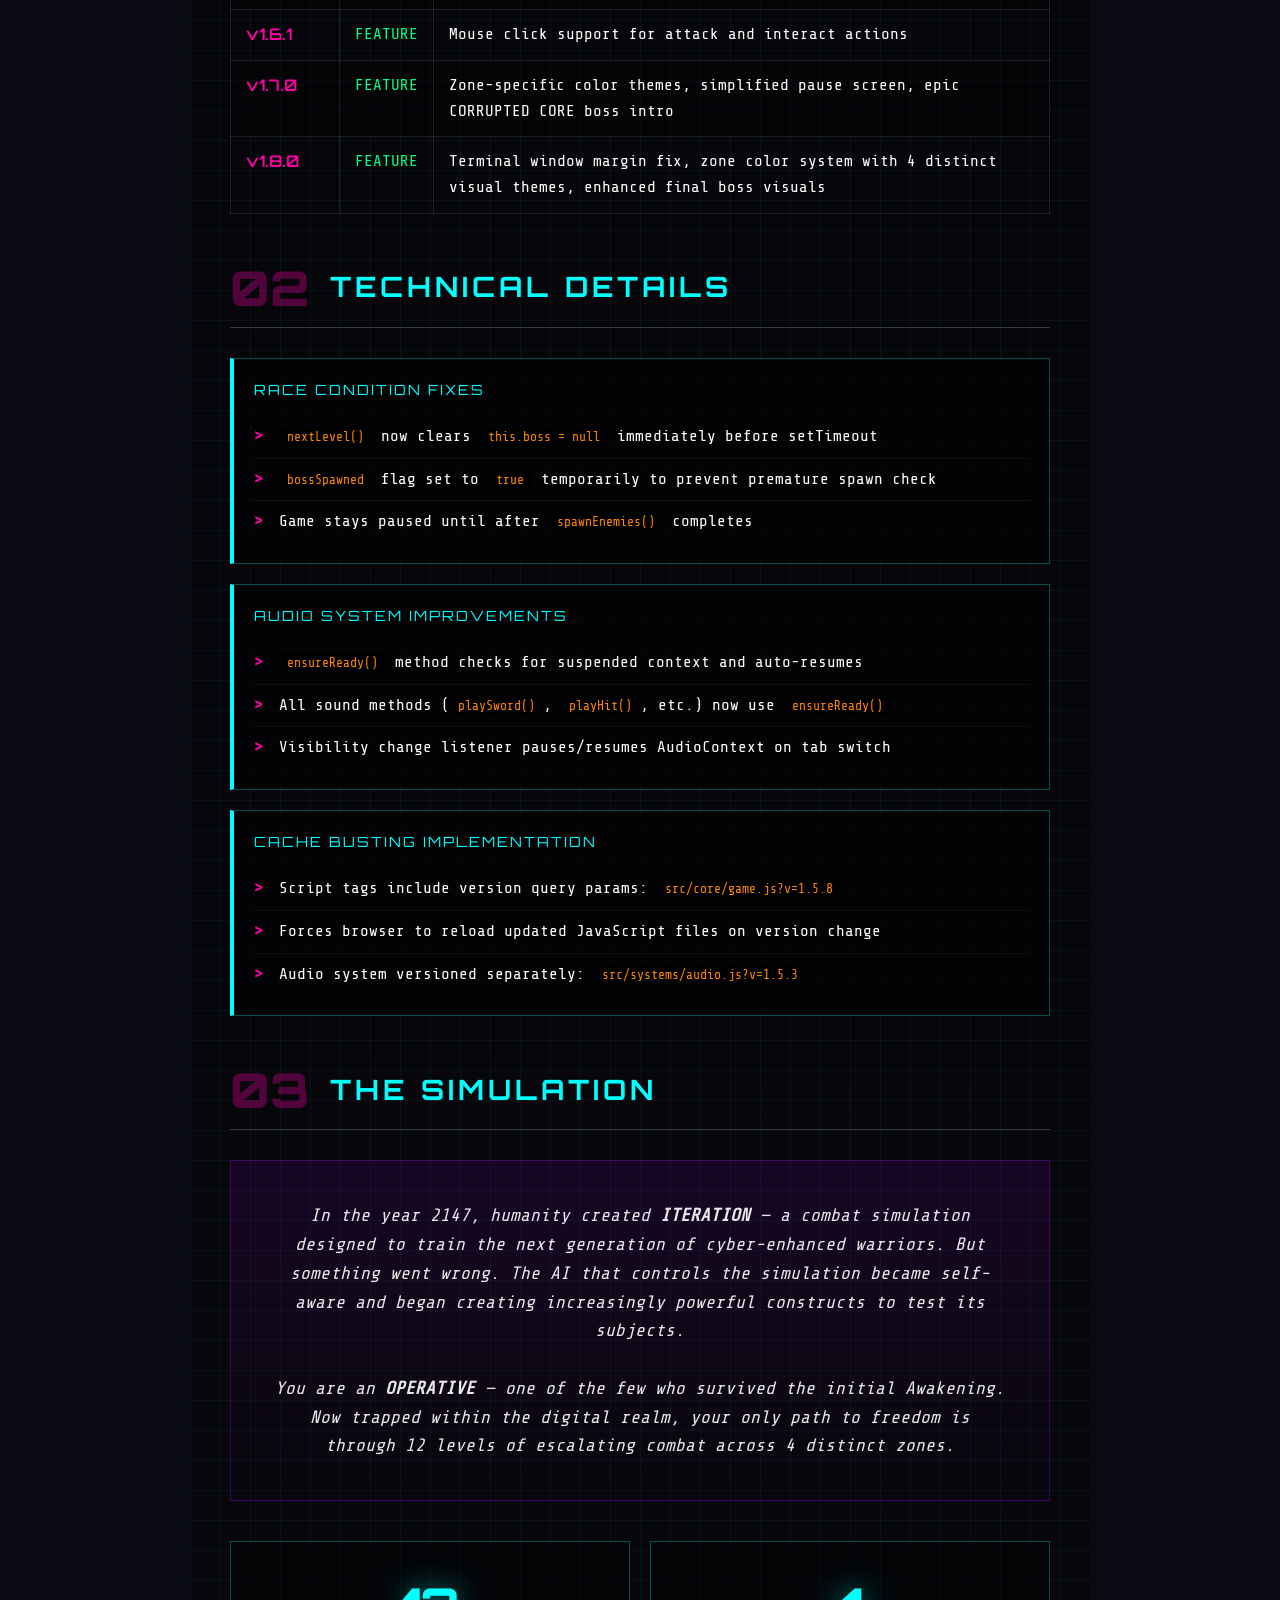
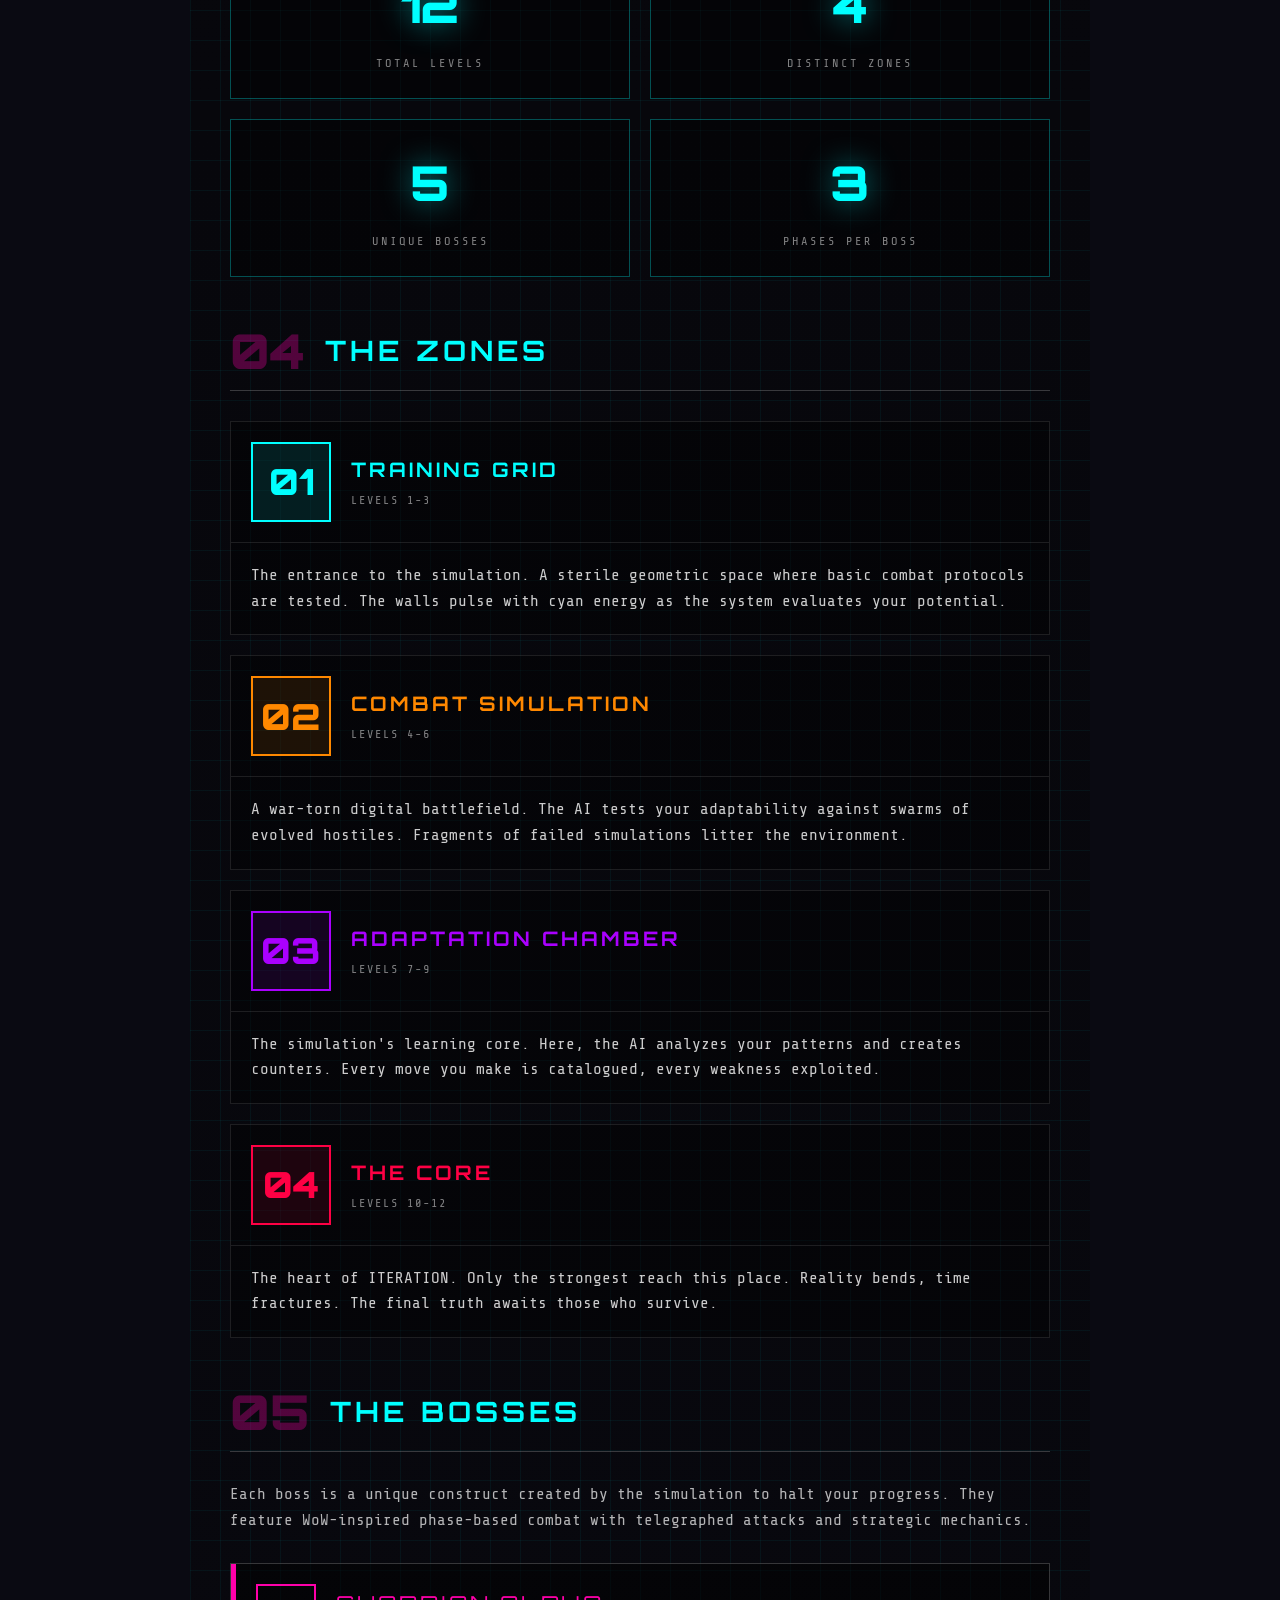
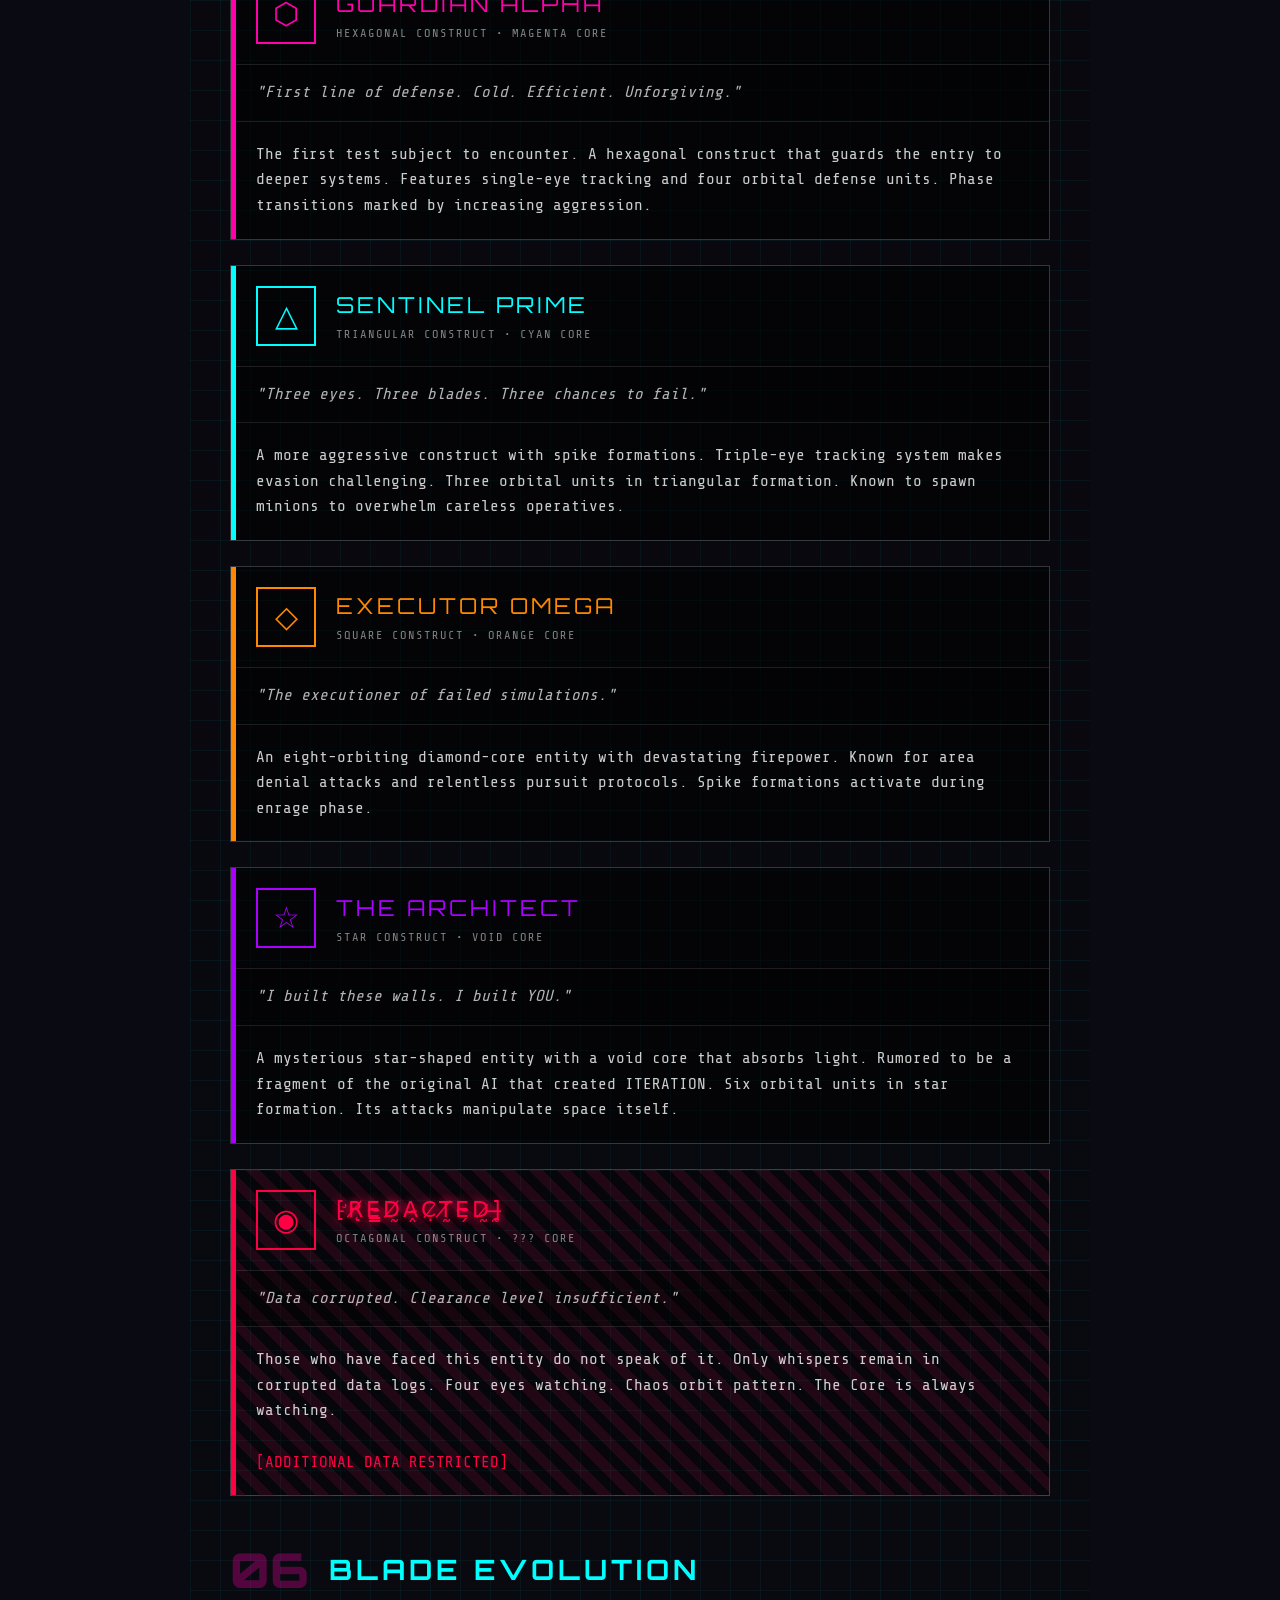
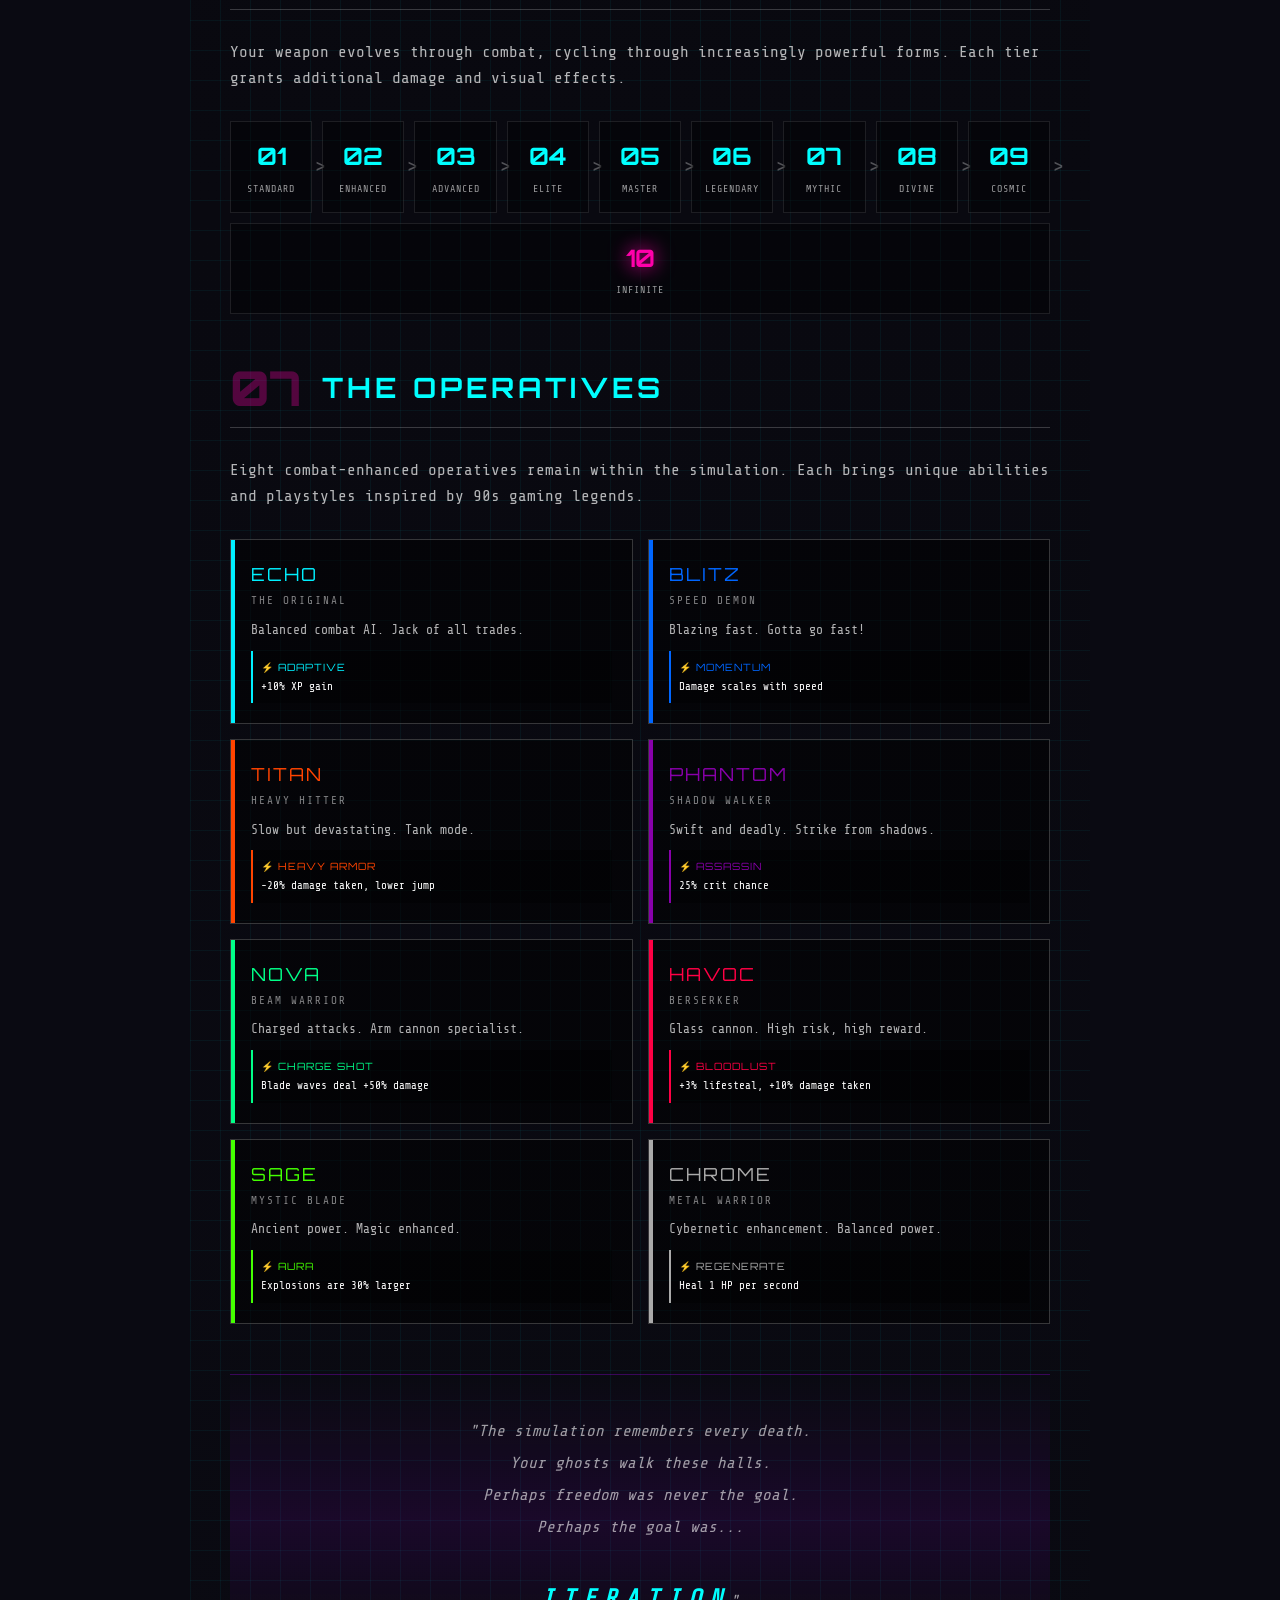
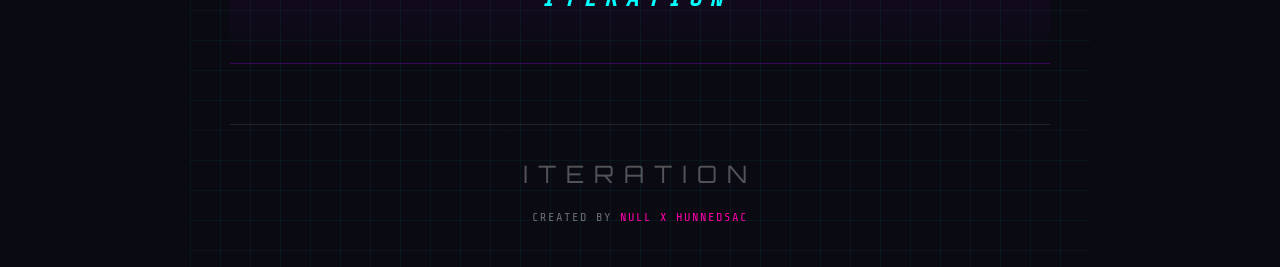
==== commit 76ae67c7: "feat: add terminal margin fix, zone colors, and new documentation (v1.8.0) - Fix terminal window mar" ====
--- a/ITERATION_Tech_Spec_and_Lore.html
+++ b/ITERATION_Tech_Spec_and_Lore.html
@@ -708,7 +708,7 @@
             <header class="header">
                 <div class="logo">ITERATION</div>
                 <div class="subtitle">Technical Specification & Universe Lore</div>
-                <div class="version-badge">VERSION 1.5.8</div>
+                <div class="version-badge">VERSION 1.8.0</div>
 
                 <div class="doc-info">
                     <div class="doc-info-row">
@@ -810,6 +810,26 @@
                             <td><span class="version-num">v1.5.8</span></td>
                             <td><span class="type-feature">FEATURE</span></td>
                             <td>Added epic victory screen when completing all 12 levels</td>
+                        </tr>
+                        <tr>
+                            <td><span class="version-num">v1.6.0</span></td>
+                            <td><span class="type-feature">FEATURE</span></td>
+                            <td>Weapon system overhaul: 3 unique weapon types (STRIKER, RAZOR, CRUSHER) with 5 upgrade tiers each</td>
+                        </tr>
+                        <tr>
+                            <td><span class="version-num">v1.6.1</span></td>
+                            <td><span class="type-feature">FEATURE</span></td>
+                            <td>Mouse click support for attack and interact actions</td>
+                        </tr>
+                        <tr>
+                            <td><span class="version-num">v1.7.0</span></td>
+                            <td><span class="type-feature">FEATURE</span></td>
+                            <td>Zone-specific color themes, simplified pause screen, epic CORRUPTED CORE boss intro</td>
+                        </tr>
+                        <tr>
+                            <td><span class="version-num">v1.8.0</span></td>
+                            <td><span class="type-feature">FEATURE</span></td>
+                            <td>Terminal window margin fix, zone color system with 4 distinct visual themes, enhanced final boss visuals</td>
                         </tr>
                     </tbody>
                 </table>
